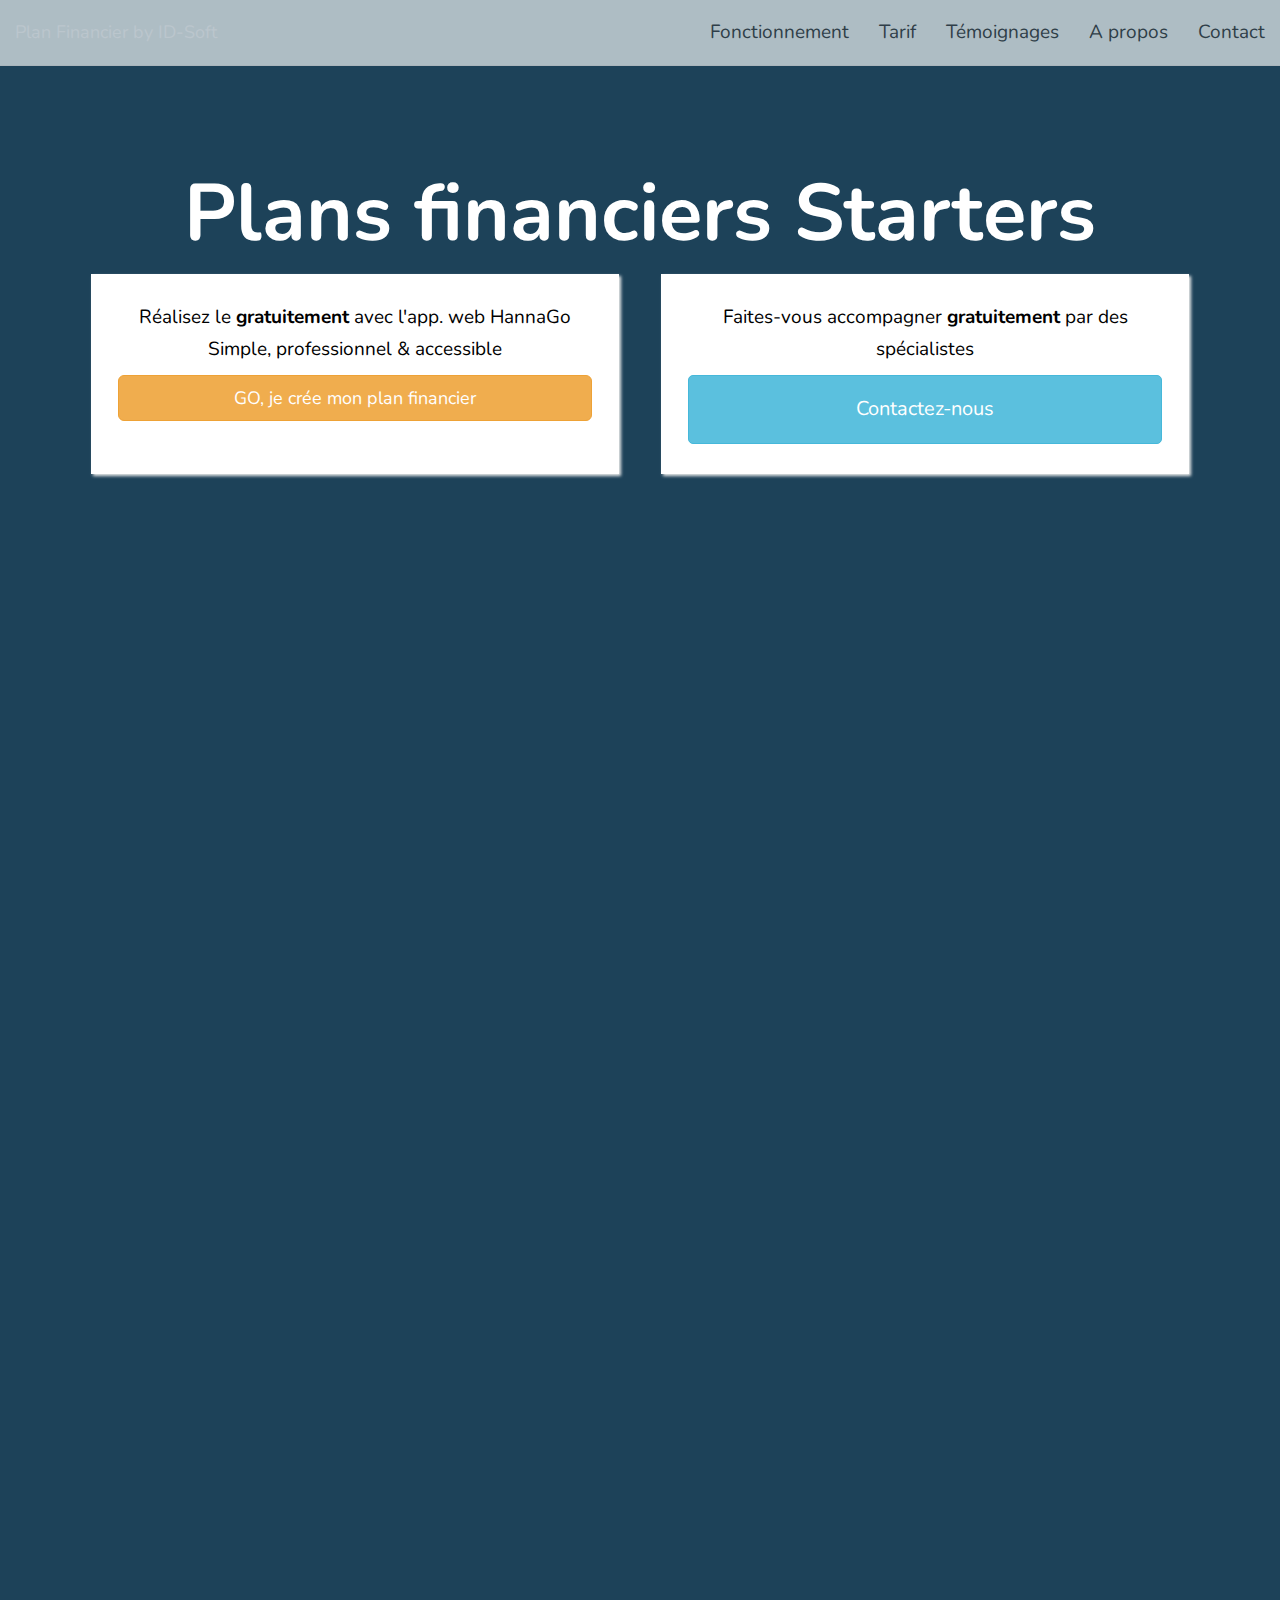
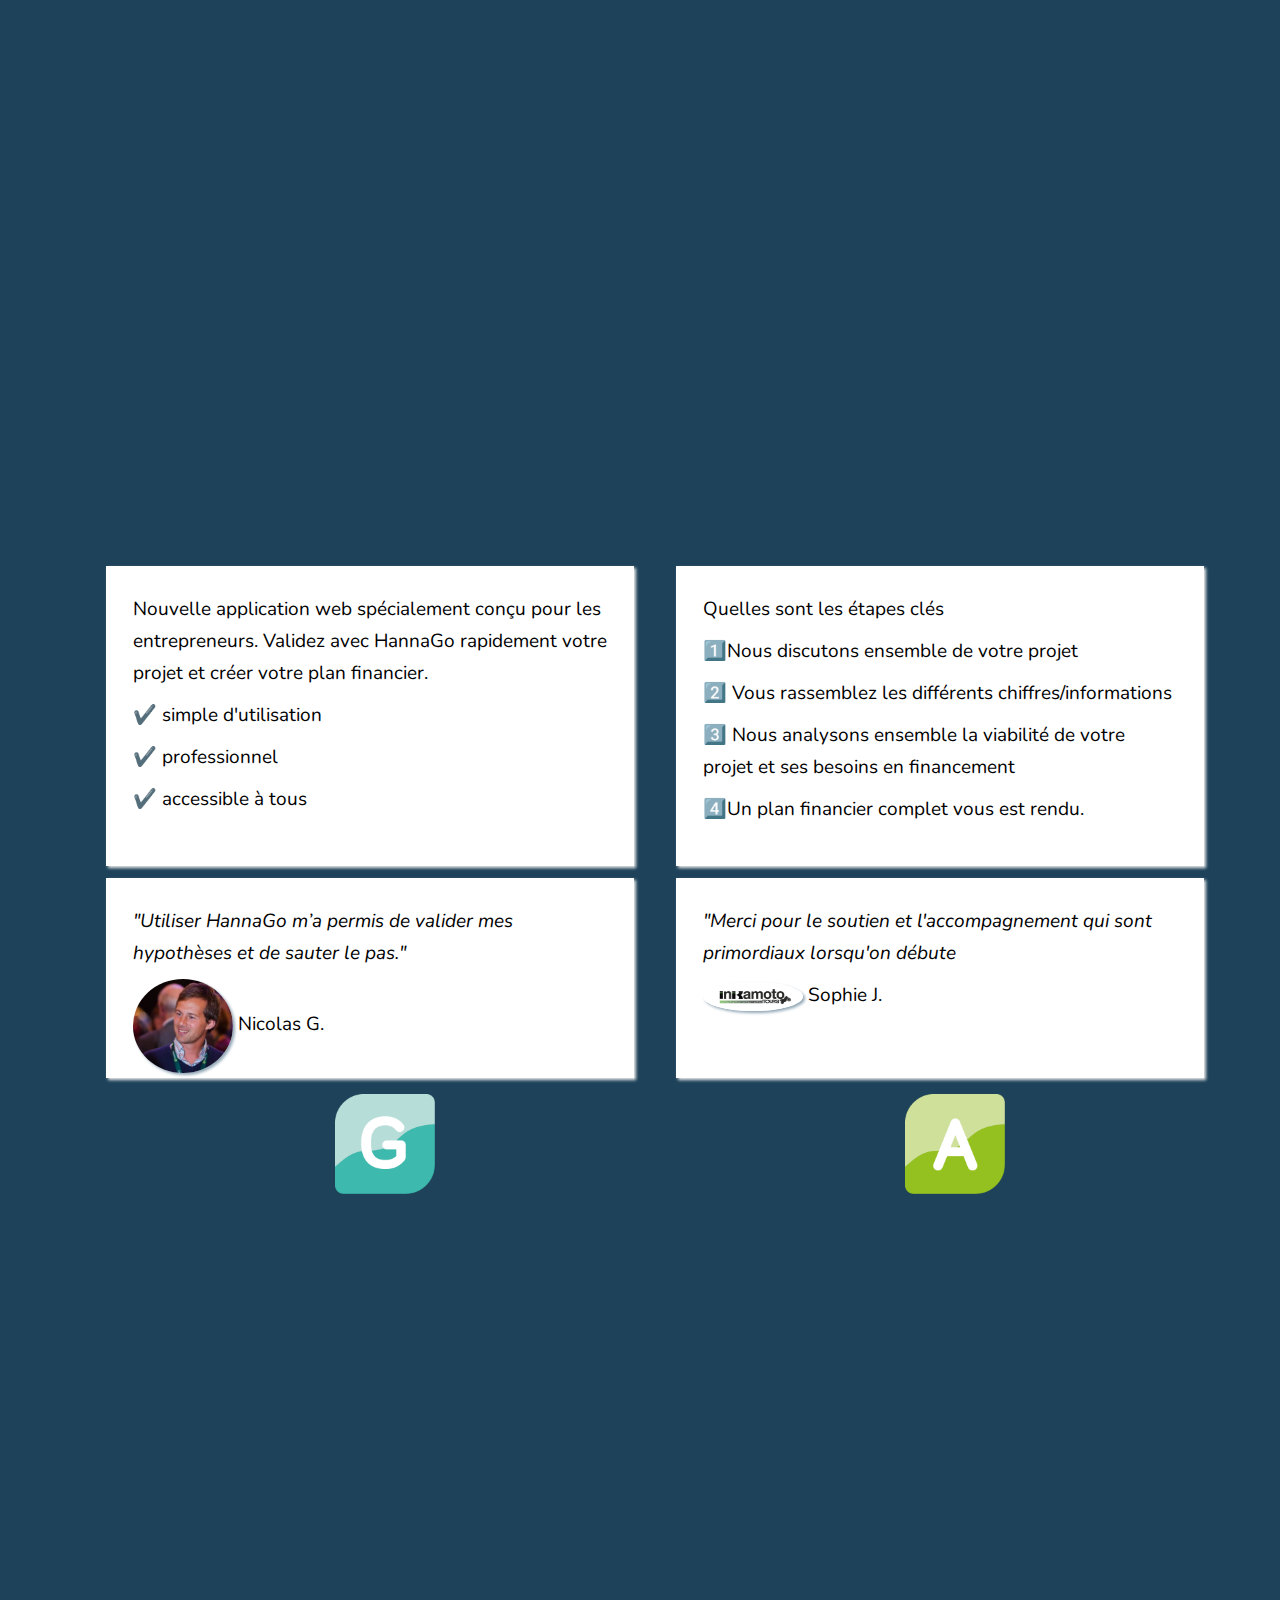
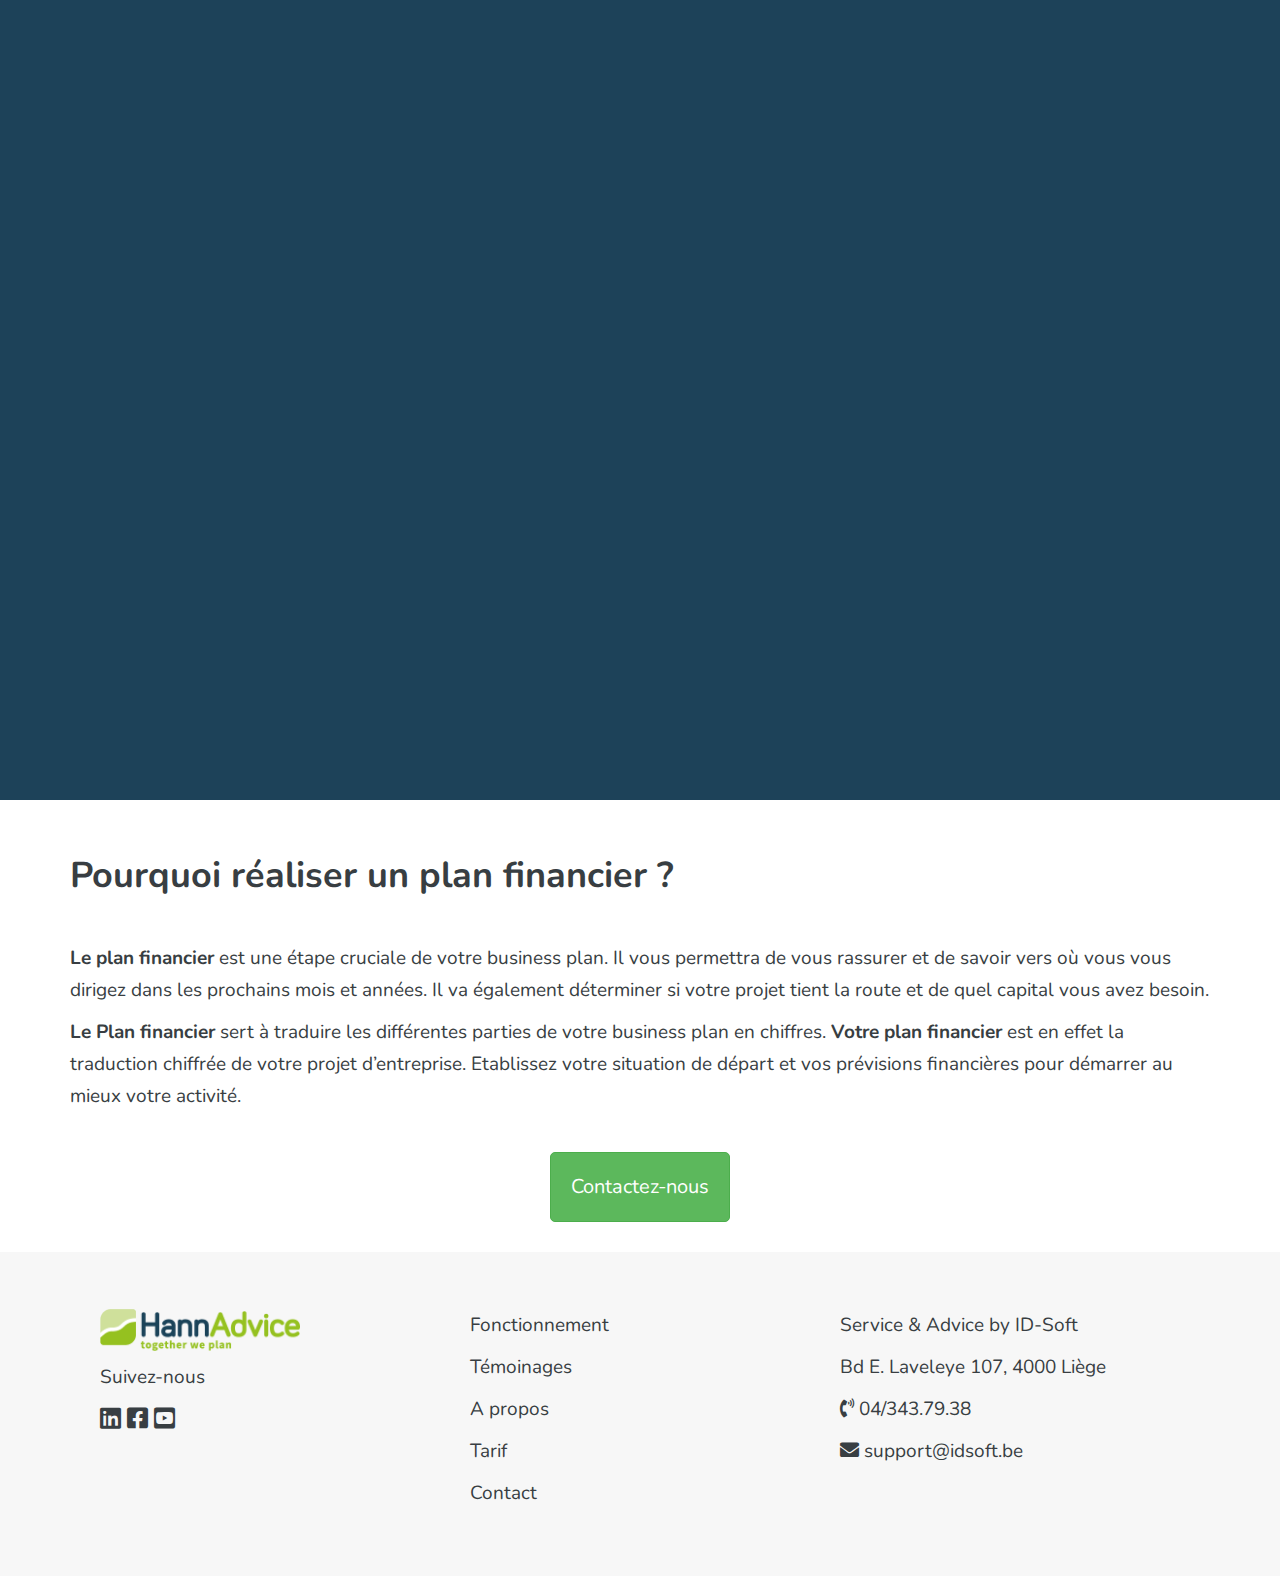
==== Accueil.html @ 048260e8 "Update Accueil.html" ====
<!DOCTYPE html>
<html>
  <head>
    <meta charset="utf-8">
    <meta http-equiv="X-UA-Compatible" content="IE=edge">
    <meta name="viewport" content="width=device-width, initial-scale=1">

    <title>Accueil - Plan Financier</title>
          <meta name="description" content="Vous avez-besoin d'un Plan Financier, faites-nous confiance pour la réalisation de celui-ci. Découvrez-nous !.">


    <link rel="stylesheet" href="https://maxcdn.bootstrapcdn.com/bootstrap/3.3.7/css/bootstrap.min.css">
    <link rel="stylesheet" href="https://use.fontawesome.com/releases/v5.0.10/css/all.css">
    <link rel="stylesheet" href="Css/style.css">
    <link href="https://fonts.googleapis.com/css?family=Nunito" rel="stylesheet">
    <!-- HTML5 Shim and Respond.js IE8 support of HTML5 elements and media queries -->
    <!-- Leave those next 4 lines if you care about users using IE8 -->
    <!--[if lt IE 9]>
      <script src="https://oss.maxcdn.com/html5shiv/3.7.2/html5shiv.min.js"></script>
      <script src="https://oss.maxcdn.com/respond/1.4.2/respond.min.js"></script>
    <![endif]-->
    <script type="text/javascript">
var _smartsupp = _smartsupp || {};
_smartsupp.key = '9a2ca8a7a683b62a05fdf3413a8f7e02817db87a';
window.smartsupp||(function(d) {
  var s,c,o=smartsupp=function(){ o._.push(arguments)};o._=[];
  s=d.getElementsByTagName('script')[0];c=d.createElement('script');
  c.type='text/javascript';c.charset='utf-8';c.async=true;
  c.src='https://www.smartsuppchat.com/loader.js?';s.parentNode.insertBefore(c,s);
})(document);
</script>
  </head>

  <body>
  <nav class="navbar navbar-default navbar-fixed-top navbar-transparent">
  <div class="container-fluid">
    <!-- Brand and toggle get grouped for better mobile display -->
    <div class="navbar-header">
      <button type="button" class="navbar-toggle collapsed" data-toggle="collapse" data-target="#bs-example-navbar-collapse-1" aria-expanded="false">
        <span class="sr-only">Toggle navigation</span>
        <span class="icon-bar"></span>
        <span class="icon-bar"></span>
        <span class="icon-bar"></span>
      </button>
      <a class="navbar-brand" href="Index.html"> Plan Financier by ID-Soft</a>
    </div>

    <!-- Collect the nav links, forms, and other content for toggling -->
    <div class="collapse navbar-collapse" id="bs-example-navbar-collapse-1">
       <ul class="nav navbar-nav navbar-right">
        <li><a href="Index.html">Fonctionnement</a></li> 
        <li><a href="tarif.html">Tarif</a></li>
        <li><a href="temoignage.html">Témoignages</a></li>
        <li><a href="Apropos.html">A propos</a></li>
        <li><a href="contact.html">Contact</a></li>
       </ul>

    </div><!-- /.navbar-collapse -->
  </div><!-- /.container-fluid -->
</nav>


<div id="wrapper1">

  <div class="container">
    <div class="row text-center">
      <div class= "col-xs-12"></div>
        <h1> Plans financiers Starters</h1> 
      </div>
    </div>
      <div class="container text-center">
        <div class="col-sm-12 col-lg-6">
          <div class="boxy2">
           <p>Réalisez le <b>gratuitement</b>  avec l'app. web HannaGo  Simple, professionnel & accessible</p>
            <a href="http://hannago.eu/" class="btn btn-warning btn-lg btn-block" > GO, je crée mon plan financier</a>  
          </div>
        </div> 
        <div class="col-sm-12 col-lg-6">
          <div class="boxy2">
          <p>Faites-vous accompagner <b>gratuitement</b> par des spécialistes</p>
           <a href="#" class="btn btn-info btn-lg btn-block" id="demande"  data-toggle="modal" data-target="#formulaire"> Contactez-nous</a>  
         </div>
        </div>
      </div>
    </div>
<div id="wrapper1">
  <div class="container">
    <div class="row text-center">
      <div class= "col-xs-12"></div>
        <h4>  </h4> 
      </div>
      <div class="container text-left">
        <div class="col-sm-12 col-lg-6">
          <div class="boxy1">
           <p>Nouvelle application web spécialement conçu pour les entrepreneurs. Validez avec HannaGo rapidement votre projet et créer votre plan financier.</p>
           <p> ✔️ simple d'utilisation</p>
           <p> ✔️ professionnel</p>
           <p> ✔️ accessible à tous</p>
           <br>
          </div>
        </div> 
        <div class="col-sm-12 col-lg-6">
          <div class="boxy1">
           <p>Quelles sont les étapes clés</p>
           <p> 1️⃣Nous discutons ensemble de votre projet</p>
           <p> 2️⃣ Vous rassemblez les différents chiffres/informations</p>
           <p> 3️⃣ Nous analysons ensemble la viabilité de votre projet et ses besoins en financement</p>
          <p> 4️⃣Un plan financier complet vous est rendu.</p>
         </div>
        </div>
</div>
</div>


  <div class="container">
    <div class="row text-center">
      </div>
      <div class="container text-left">
        <div class="col-sm-12 col-lg-6">
          <div class="boxy2">

           <p><i> "Utiliser HannaGo m’a permis de valider mes hypothèses et de sauter le pas."</i></p>

           <p><img  src="images/nico.jpg" alt="Pierre-François Janssen - consultant plan financier" width="100" id="photo" > Nicolas G.</p>
          </div>
        </div> 
        <div class="col-sm-12 col-lg-6">
          <div class="boxy2">
         <p><i> "Merci pour le soutien et l'accompagnement qui sont primordiaux lorsqu'on débute</i></p>

           <p><img  src="images/inka.PNG" alt="Inka moto" width="100" id="photo" > Sophie J.</p>
         </div>
        </div>
</div>

<div class="container">
    <div class="row text-center">
      <div class= "col-xs-12"></div>
        <h4>  </h4> 
      </div>
      <div class="container text-center">
        <div class="col-sm-12 col-lg-6">
           <img  src="images/HGO_Icone-Lettre_WEB.png" alt="HannaGo -logo" width="100" " >
          </div>
        <div class="col-sm-12 col-lg-6">
           <img  src="images/A.png" alt="HannaAdvice -logo " width="100">
        </div>
</div>
</div>
</div>
</div>
<div class="Planfinancier">
    <div class="container">
      <div class="row">
        <div class="col-xs-12 col-lg-12" >
          <h1> Pourquoi réaliser un plan financier ? </h1>
          <p><b>Le plan financier</b> est une étape cruciale de votre business plan. Il vous permettra de vous rassurer et de savoir vers où vous vous dirigez dans les prochains mois et années. Il va également déterminer si votre projet tient la route et de quel capital vous avez besoin.</p>
          <p><b>Le Plan financier</b> sert à traduire les différentes parties de votre business plan en chiffres. <b>Votre plan financier</b> est en effet la traduction chiffrée de votre projet d’entreprise. Etablissez votre situation de départ et vos prévisions financières pour démarrer au mieux votre activité.</p>
        </div>
      </div>
    </div>
  </div>  
  <div class="spacer"></div>
<div class="text-center">
  <a href="#" class="btn btn-success" id="demande"  data-toggle="modal" data-target="#formulaire"> Contactez-nous
  </a>    
</div>  
<div class="spacer"></div>


<div id="footer">
  <div class="row">
    <div class="col-xs-12 col-lg-4">
      <p> <img src="images/Advice.png" alt="logo-serviceetadvice" width="200" > </p>
      <p>Suivez-nous</p>
        <ul class="list-inline" id="social">
          <li>
            <a href="https://www.linkedin.com/company/id-soft/">
              <i class="fab fa-linkedin"></i>
              </a>
            <a href="https://www.facebook.com/IDSoft.be/?ref=bookmarks">
             <i class="fab fa-facebook-square"></i>
              </a>
            <a href="https://www.youtube.com/channel/UCaKLLMcmvuAm5HZIsFcFZfw">
              <i class="fab fa-youtube-square"></i>
              </a>
          </li>
        </ul>
    </div>
    <div class="col-xs-12 col-lg-4">
      <p> <a href="Index.html"> Fonctionnement </a></p>
      <p> <a href="temoinage.html"> Témoinages </a></p>
      <p> <a href="Apropos.html"> A propos </a></p>
      <p> <a href="tarif.html"> Tarif </a></p>
      <p> <a href="contact.html"> Contact </a></p>
    </div>
    <div class="col-xs-12 col-lg-4">
      <p> Service & Advice by <a href="https://www.idsoft.be/">ID-Soft</a></p>
      <p> Bd E. Laveleye 107, 4000 Liège </p>
      <p> <i class="fas fa-phone-volume"></i> 04/343.79.38 </p>
      <p><i class="fas fa-envelope"></i> support@idsoft.be </p>
    </div>
 </div>
</div>




    <!-- Including Bootstrap JS (with its jQuery dependency) so that dynamic components work -->
    <script src="https://ajax.googleapis.com/ajax/libs/jquery/1.11.1/jquery.min.js"></script>
    <script src="https://maxcdn.bootstrapcdn.com/bootstrap/3.3.7/js/bootstrap.min.js"></script>
  </body>


<div class="modal fade" id="formulaire" tabindex="-1" role="dialog" aria-labelledby="exampleModalLabel" aria-hidden="true">  
  <div class="modal-dialog" role="document">
    <div class="modal-content">
      <div class="modal-header">
        <h2 class="modal-title" id="exampleModalLabel"> Contact</h2>
        <button type="button" class="close" data-dismiss="modal" aria-label="Close">
          <span aria-hidden="true">&times;</span>
        </button>
      </div>
      <div class="modal-body">
        <form action="https://formspree.io/support@idsoft.be" method="POST"">
          <div class="container">
          <div class="row">
            <div class="col-xs-12">
              <div class="form-group">
                <label for="firstname"></label>
                <input type="Prénom" name="Prénom" placeholder="Votre prénom" id="Prénom">
              </div>
            </div>
            <div class="col-xs-12">
              <div class="form-group">
                <label for="Nom"> </label>
                  <input type="Nom" name="nom" placeholder="Votre nom" id="Nom">
              </div>  
            </div>    
             <div class="col-xs-12">
              <div class="form-group">
                <label for="Téléphone"> </label>
                  <input type="Téléphone" name="téléphone" placeholder="Votre numéro de téléphone" id="Théléphone">
              </div>  
            </div>    
            <div class="col-xs-12">
             <div class="form-group">
                <label for="email"></label>
                <input type="email" name="email" placeholder="Votre e-mail" id="email">
              </div>
            </div>
            <div class="col-xs-12">
              <div class="form-group">
                <label for="text"> </label>
                <textarea name="message" placeholder=" Votre message" id="text"></textarea>
              </div>
            </div>
                <button type="submit" value="Envoyer" class="btn btn-success">Envoyer </button>
          </div>
        </div>
       </form>
      </div>
    </div>
  </div>
</div>
  </body>
</html>
---- Css/style.css ----
body{
	color: #383E42;
	background-color: #FFFFFF;
	font-size: 19px;
	line-height: 32px;
	font-family: 'Nunito', sans-serif;
}
h1{
	font-weight: bold;
}

.navbar-transparent {
  background-color: #EDF2F2;
  opacity: 0.7;
}

.navbar-transparent .navbar-brand,
.navbar-transparent .navbar-nav > li > a {
  color: #383E42;
  line-height: 35px;
}

.navbar-transparent .navbar-nav > li > a:hover,
.navbar-transparent .navbar-nav > li > a:active,
.navbar-transparent .navbar-nav > li > a:focus,
.navbar-transparent .navbar-nav > .open > a,
.navbar-transparent .navbar-nav > .open > a:hover,
.navbar-transparent .navbar-nav > .open > a:focus {
  color: white;
  background-color: rgb(0, 0, 0, 0.3);
}

.navbar-transparent .navbar-brand:hover,
.navbar-transparent .navbar-brand:active,
.navbar-transparent .navbar-brand:focus {
  color: white;
}

.box1 {
	background-color: #F7F7F7 ; 
	box-shadow: 2px 2px 3px #EAEAEA ; 
	padding: 27px;
	margin: 6px;
} 

.boxy {
	color: black;
	background-color: #FFFFFF ; 
	box-shadow: 2px 2px 3px #EAEAEA ; 
	padding: 27px;
	margin: 6px;
} 

.boxy1 {
	color: black;
	background-color: #FFFFFF ; 
	box-shadow: 2px 2px 3px #EAEAEA ; 
	padding: 27px;
	margin: 6px;
	height: 300px;
} 
.boxy2 {
	color: black;
	background-color: #FFFFFF ; 
	box-shadow: 2px 2px 3px #EAEAEA ; 
	padding: 27px;
	margin: 6px;
	height: 200px;
} 

.spacer {
	height:30px;
}

#wrapper1 {
	background-color: #1D4259;
	height: 2000px;
	background-size: cover;
	padding-top: 150px;
	padding-bottom: 100px; 
	color: white;
}
#wrapper1 h1{
	font-size: 80px;
}


#wrapper {
	background-image: url('../images/background/background.jpg');
	height: 650px;
	background-size: cover;
	padding-top: 150px;
	padding-bottom: 100px; 
	color: white;
}
#wrapper h1{
	font-size: 80px;
}

#wrapper h2 {
	font-size: 30px;
	color:  #383E42; 
}

#feature {
	color: #674077; 
	font-size: 50px;
	border: 1px solid white;
	margin: 20px;
}



.services {
	text-align: center;
	background-color: #56626B;
	padding: 50px;
	color: white;
}

.temoinage {
	text-align: left; 
	padding-left: 100px;
	padding-right: 100px
}

.temmoinage h1{
	text-align: center; 
	padding-bottom: 50px;
}

.apropos h1{
	text-align: center;
	padding-bottom: 50px
}


.cover {
	height: 200px;
	background-size: cover;
	padding-top: 100px;
	color:  #383E42;
}


.cover:after {
  content: '';
  width: 5%;
  display: block;
	margin: 0 auto;
  padding-top: 15px; 
  border-bottom: 5px solid #383E42;
}

.cover1 {
	height: 150px;
	background-size: cover;
	padding-top: 10px;
	padding-bottom: 10px;
	margin-bottom: 15px
	color:  #383E42;
}


.cover1:after {
  content: '';
  width: 5%;
  display: block;
	margin: 0 auto;
  padding-top: 15px; 
  border-bottom: 5px solid #383E42;
}
.box2 {
	background-color: #56626B; 
	box-shadow: 2px 2px 3px #606E78 ; 
	padding: 15px;
	margin: 10px;
	border-radius: 5px;
	color: white;
} 

#photo {
	border-radius: 50%;
	box-shadow: 2px 2px 3px #93A8B7;
}

.apropos h2{
	text-decoration: underline;
	padding-bottom: 20px;
	font-size: 20px;
}

.apropos p{
	padding-bottom: 30px;
}

.apropos a{
	text-decoration: none;
}

.tarif h1{
	text-align: center;
	padding-bottom: 30px;
}
.tarif a:hover{
	color: #95C11F;
	text-decoration: none;
}

.tarif {
	text-align: left; 
	padding-left: 100px;
	padding-right: 100px
}

.tarif h2{
	font-size: x-large;
	padding-top: 1em;
	text-align: center;
}

.tarif h1{
	font-size: x-large;
	padding-top: 1em;
	text-align: left;
}
#footer {
	background-color:#F7F7F7;
	opacity: 0,3;
  padding-left: 100px;
  padding-top: 3em;
  padding-bottom: 3em;
  padding-right: 100px;

}

#footer a {
  color: #383E42;
}

#footer a:hover {
  text-decoration: none;
  color: #95C11F;
}

#social {
	font-size: x-large;
}



.spacer-verticale {
	height: 4em;
}

.contact {
	padding: 100px;
}
.contacta {
	font-size: x-large;
	color:#383E42;

}

.contact a:hover{
	color: #95C11F;
	text-decoration: none;
}

#contact h1{
	text-align: center;
	padding-bottom: 30px;
}

 #contact {
	background-color:#CCCCCC;
	height: 100px;
	background-size: cover;
	padding-top: 150px;
	padding-bottom: 50px;
	color: white;
}

.tarif h2{
	text-align: left; 
}
#featurea {
	color: #56626B;
	font-size: 50px;
	border: 1px solid white;
	margin: 20px;
}

#featureb{
	color: #6C9380;
	font-size: 50px;
	border: 1px solid white;
	margin: 20px;	
}

#featurec {
	color: #C0CA55; 
	font-size: 50px;
	border: 1px solid white;
	margin: 20px;	
}

#featured {
	color: #F07C6C; 
	font-size: 50px;
	border: 1px solid white;
	margin: 20px;	
}


#featuree {
	color: #AD5472; 
	font-size: 50px;
	border: 1px solid white;
	margin: 20px;	
}

.Planfinancier h1{
	padding-bottom: 1em;
	padding-top: 1em;
}


#demande {
  border-radius: 5px;
  font-size: 20px;
  padding: 20px;
}
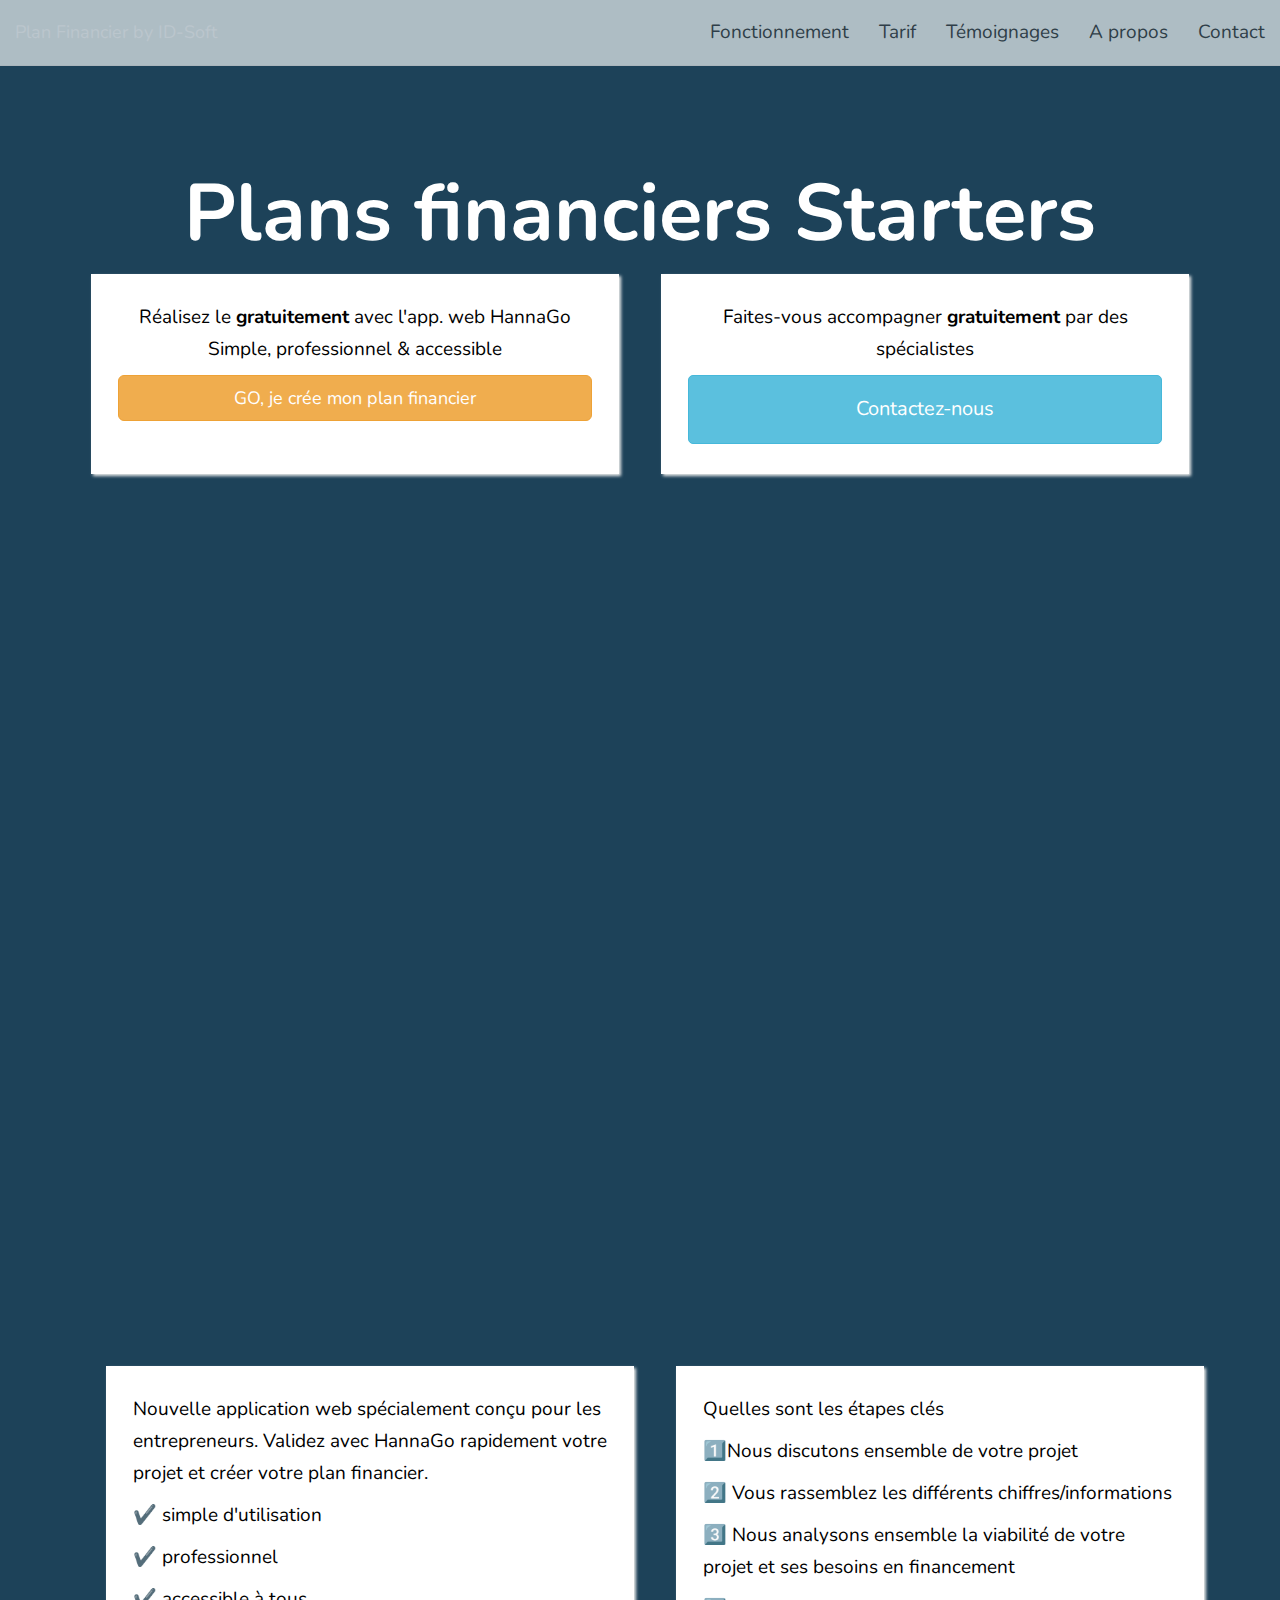
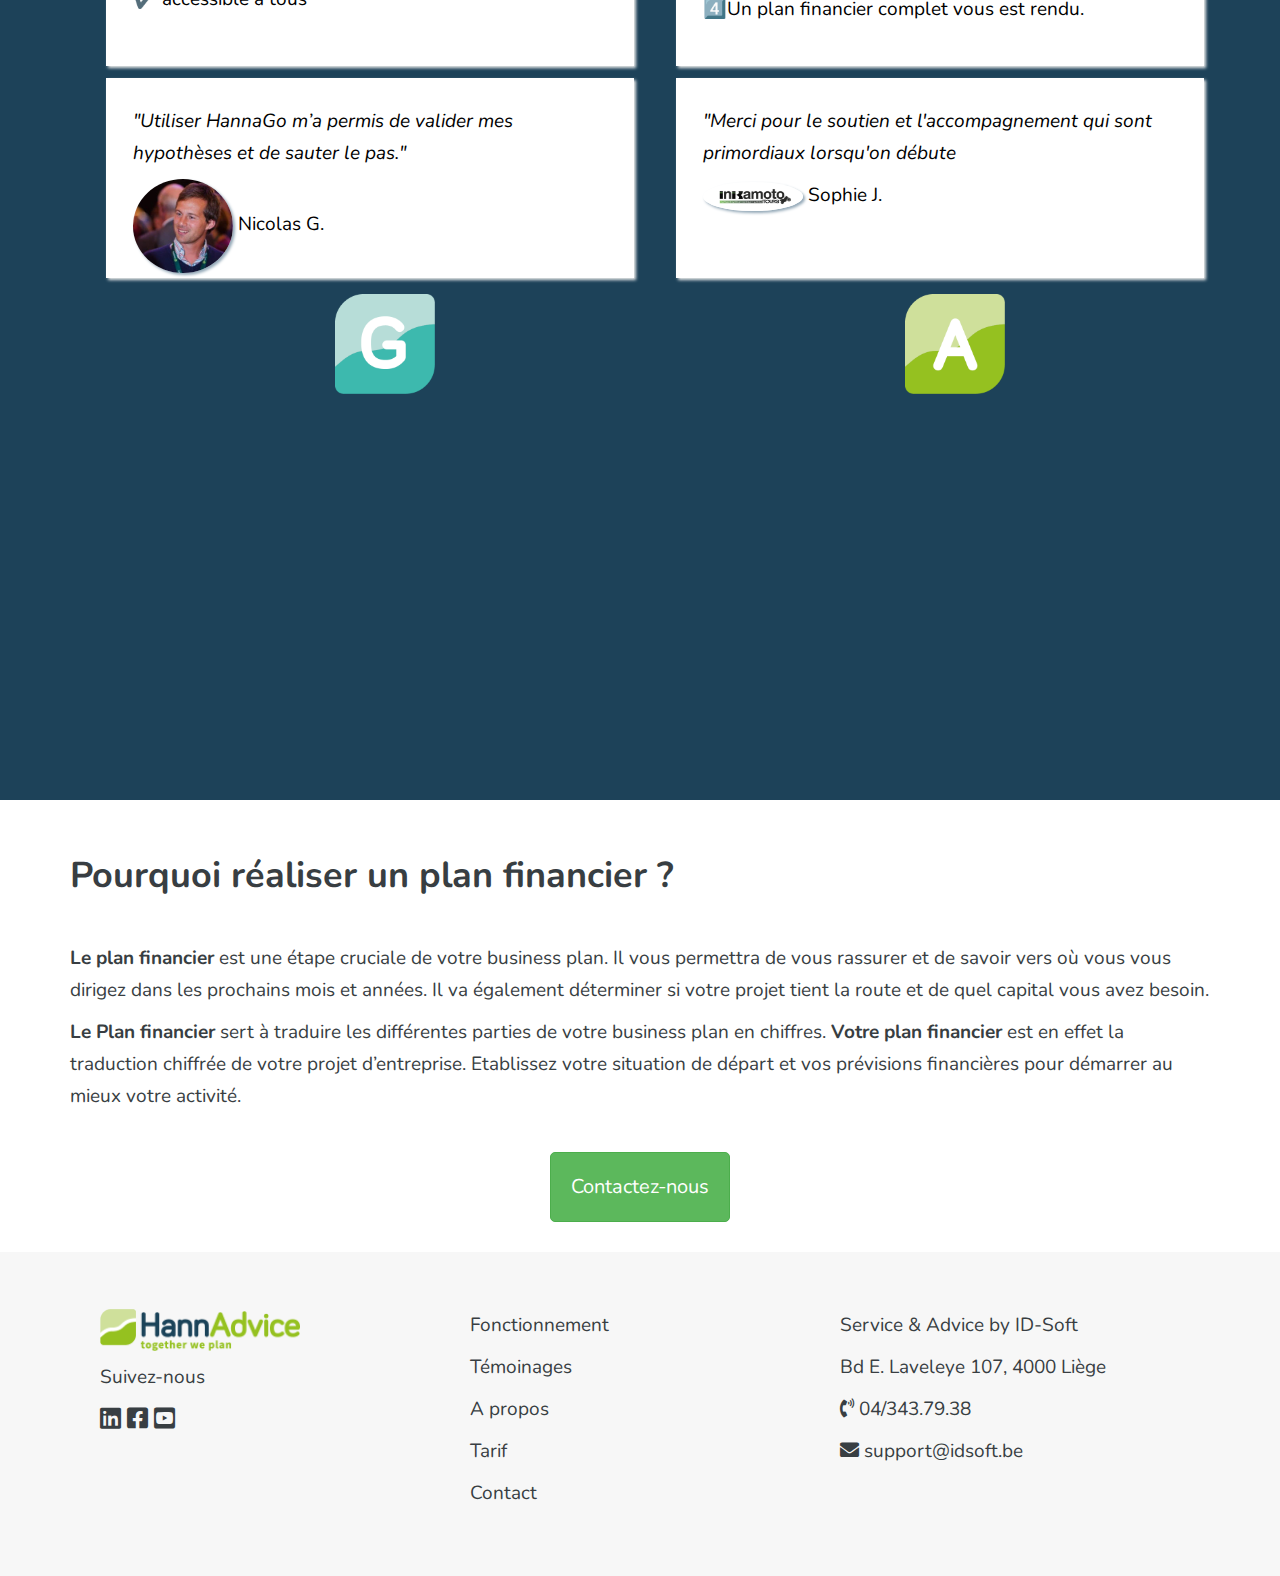
==== commit deb59e60: "test" ====
--- a/Accueil.html
+++ b/Accueil.html
@@ -42,13 +42,13 @@
         <span class="icon-bar"></span>
         <span class="icon-bar"></span>
       </button>
-      <a class="navbar-brand" href="Index.html"> Plan Financier by ID-Soft</a>
+      <a class="navbar-brand" href="index.html"> Plan Financier by ID-Soft</a>
     </div>
 
     <!-- Collect the nav links, forms, and other content for toggling -->
     <div class="collapse navbar-collapse" id="bs-example-navbar-collapse-1">
        <ul class="nav navbar-nav navbar-right">
-        <li><a href="Index.html">Fonctionnement</a></li> 
+        <li><a href="index.html">Fonctionnement</a></li> 
         <li><a href="tarif.html">Tarif</a></li>
         <li><a href="temoignage.html">Témoignages</a></li>
         <li><a href="Apropos.html">A propos</a></li>
@@ -188,7 +188,7 @@
         </ul>
     </div>
     <div class="col-xs-12 col-lg-4">
-      <p> <a href="Index.html"> Fonctionnement </a></p>
+      <p> <a href="index.html"> Fonctionnement </a></p>
       <p> <a href="temoinage.html"> Témoinages </a></p>
       <p> <a href="Apropos.html"> A propos </a></p>
       <p> <a href="tarif.html"> Tarif </a></p>
--- a/Css/style.css
+++ b/Css/style.css
@@ -74,7 +74,7 @@
 
 #wrapper1 {
 	background-color: #1D4259;
-	height: 2000px;
+	height: 1200px;
 	background-size: cover;
 	padding-top: 150px;
 	padding-bottom: 100px; 
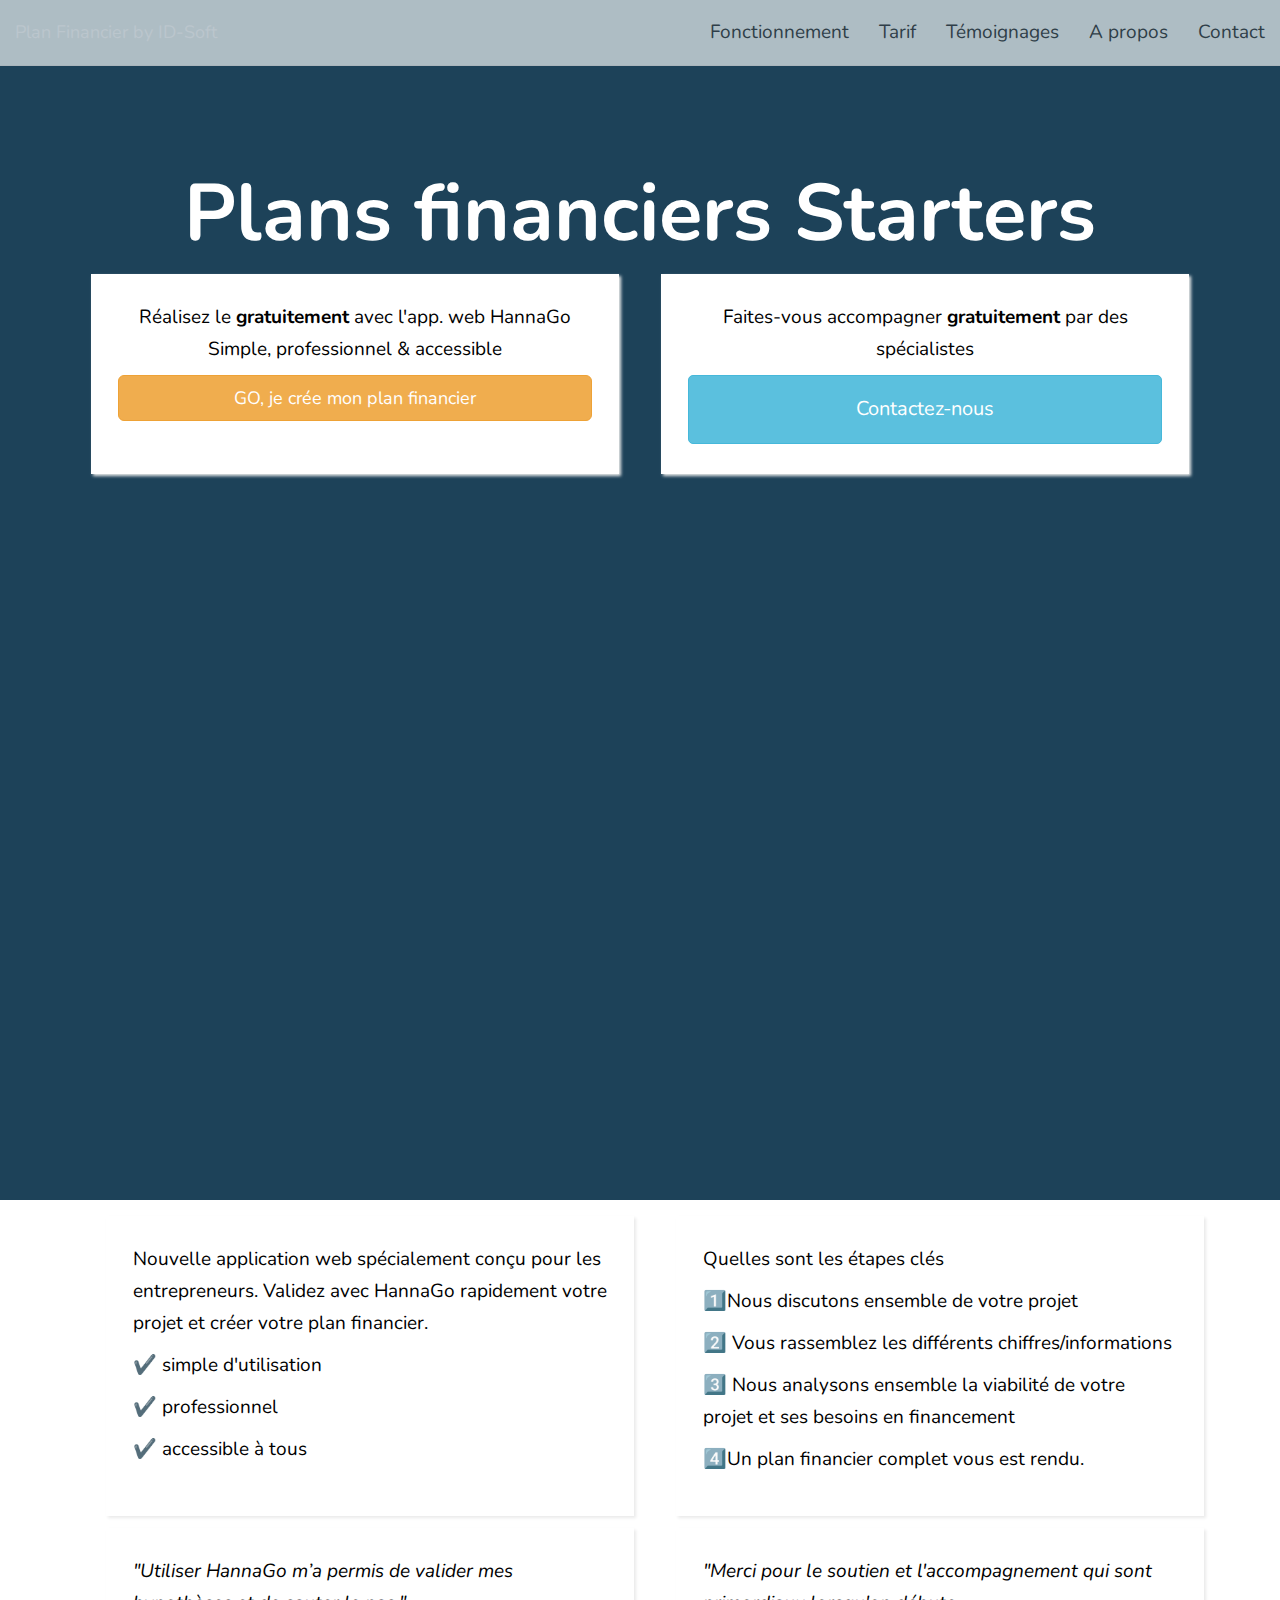
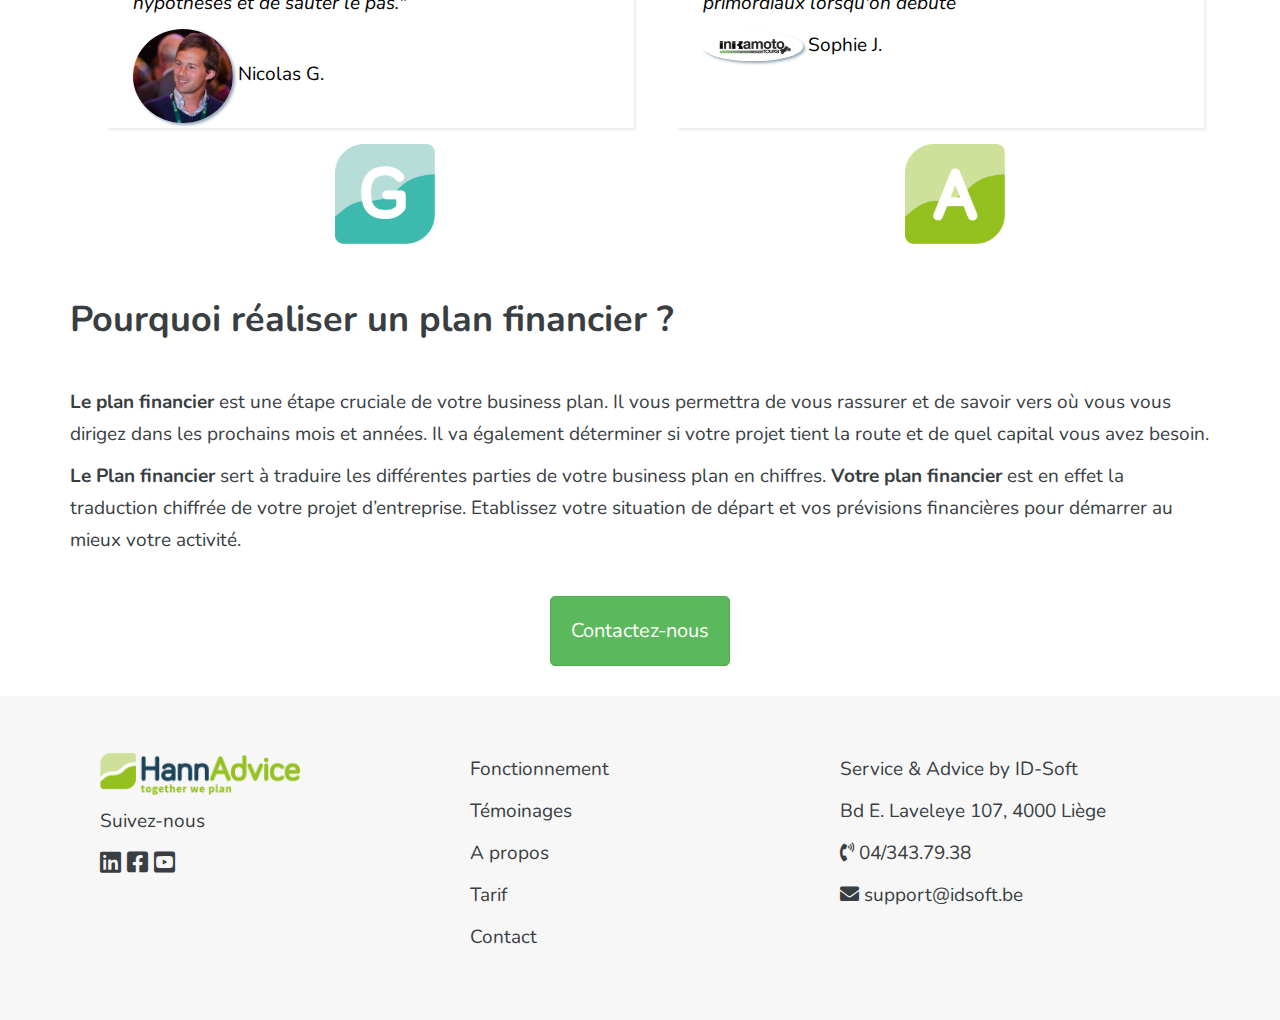
==== commit d932965f: "div" ====
--- a/Accueil.html
+++ b/Accueil.html
@@ -58,10 +58,7 @@
     </div><!-- /.navbar-collapse -->
   </div><!-- /.container-fluid -->
 </nav>
-
-
 <div id="wrapper1">
-
   <div class="container">
     <div class="row text-center">
       <div class= "col-xs-12"></div>
@@ -83,7 +80,7 @@
         </div>
       </div>
     </div>
-<div id="wrapper1">
+
   <div class="container">
     <div class="row text-center">
       <div class= "col-xs-12"></div>
--- a/Css/style.css
+++ b/Css/style.css
@@ -75,7 +75,7 @@
 #wrapper1 {
 	background-color: #1D4259;
 	height: 1200px;
-	background-size: cover;
+
 	padding-top: 150px;
 	padding-bottom: 100px; 
 	color: white;
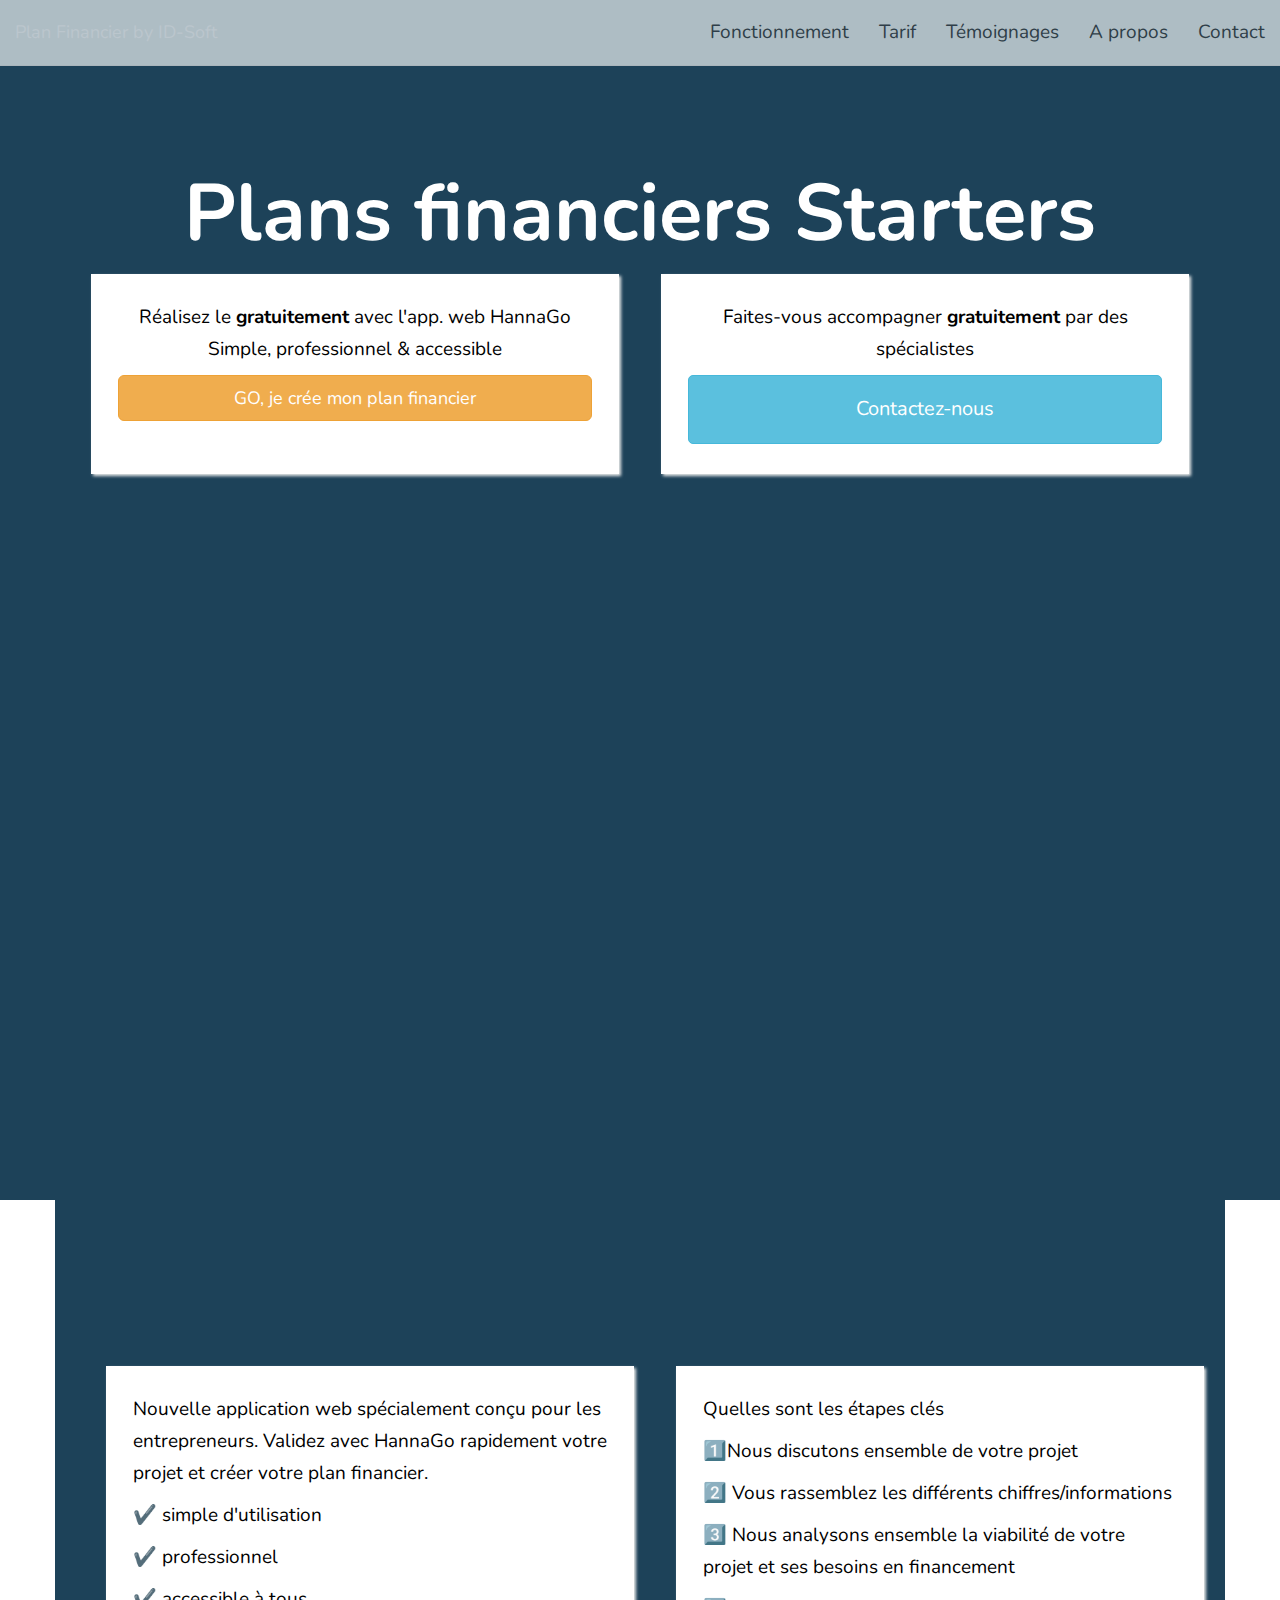
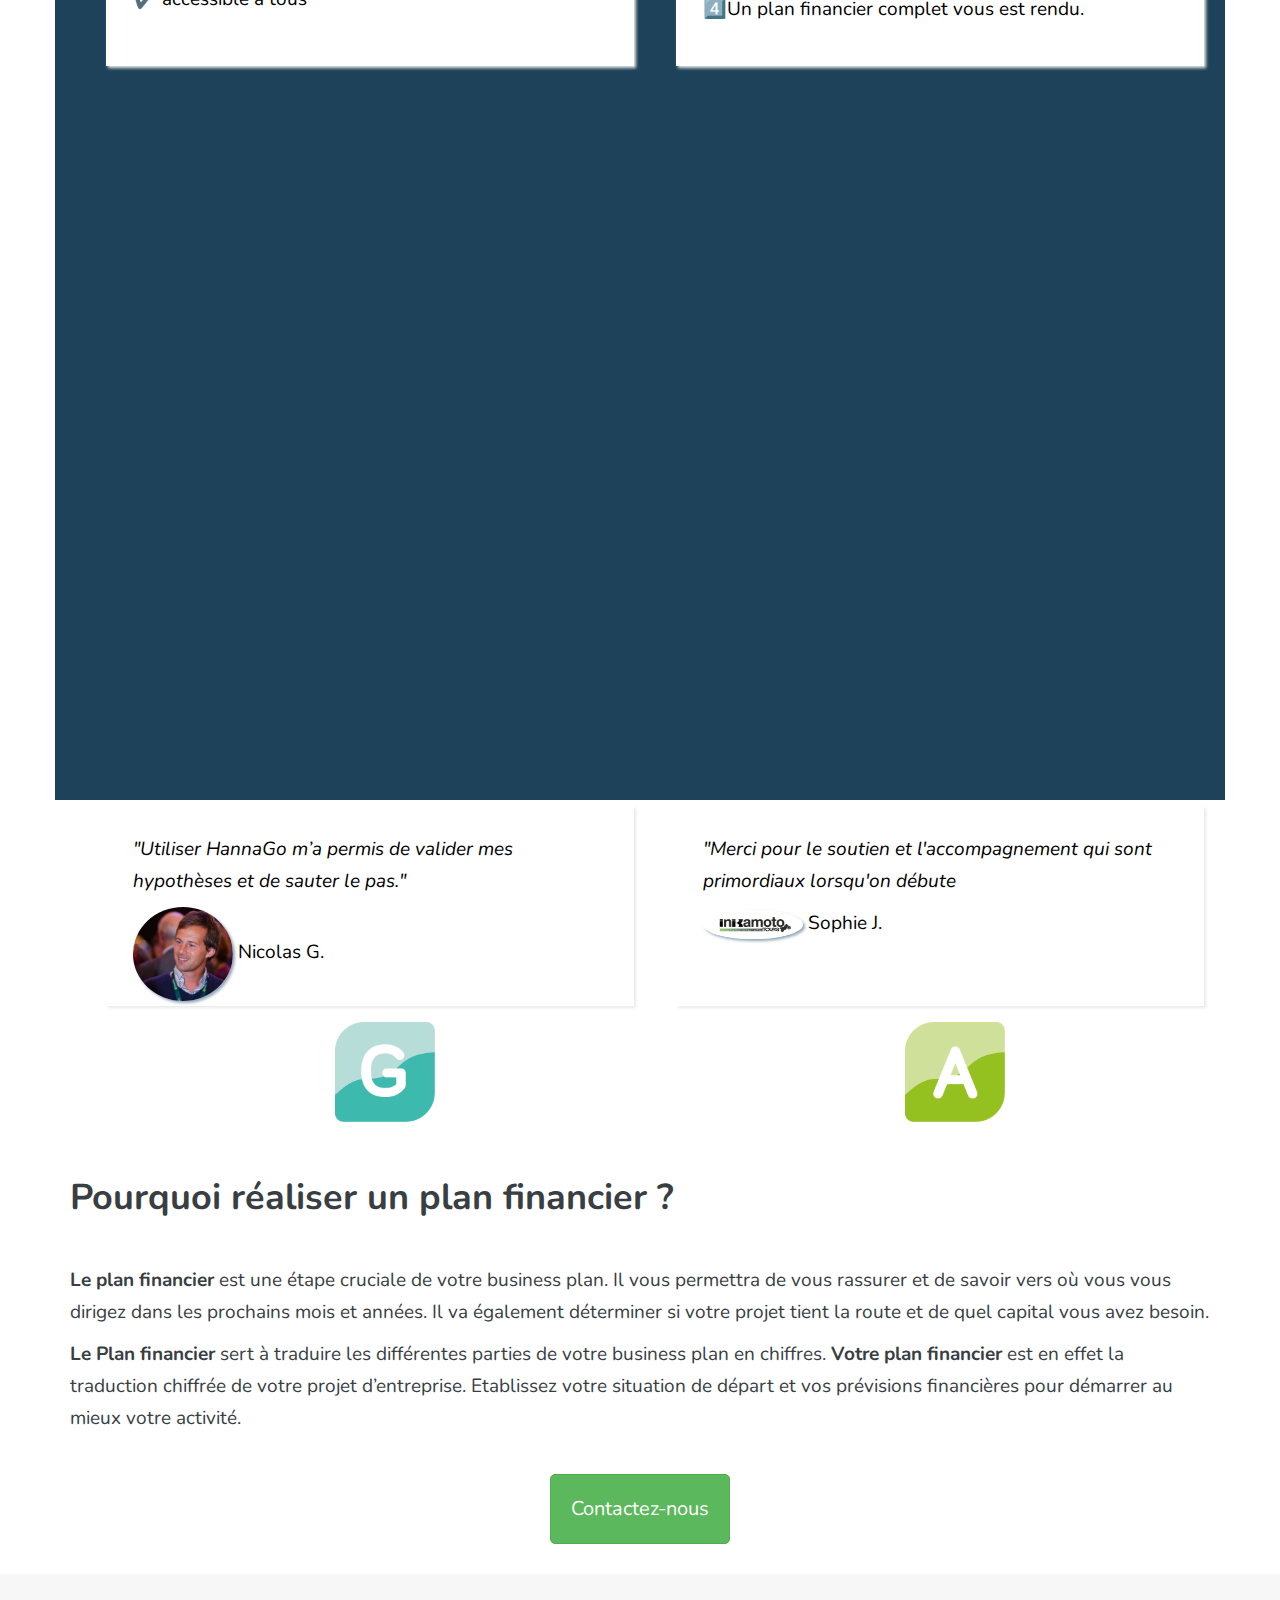
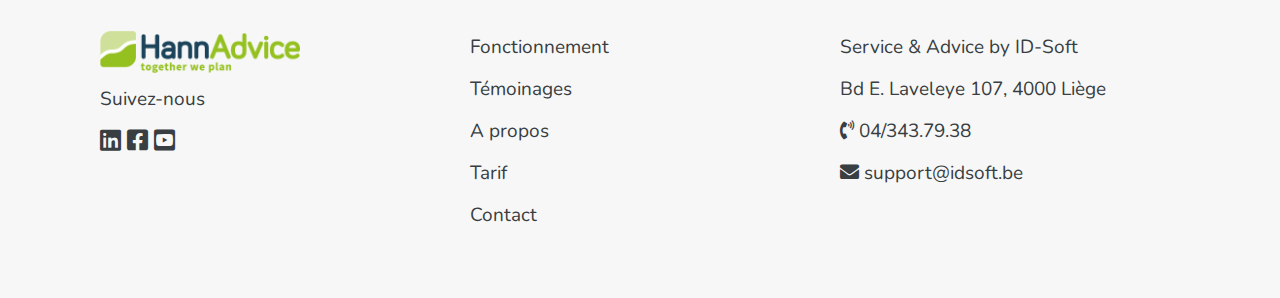
==== commit 0acfe57f: "test" ====
--- a/Accueil.html
+++ b/Accueil.html
@@ -81,7 +81,7 @@
       </div>
     </div>
 
-  <div class="container">
+  <div class="container test">
     <div class="row text-center">
       <div class= "col-xs-12"></div>
         <h4>  </h4> 
--- a/Css/style.css
+++ b/Css/style.css
@@ -79,7 +79,17 @@
 	padding-top: 150px;
 	padding-bottom: 100px; 
 	color: white;
-}
+	}
+
+.test {
+	background-color: #1D4259;
+	height: 1200px;
+
+	padding-top: 150px;
+	padding-bottom: 100px; 
+	color: white;
+}
+
 #wrapper1 h1{
 	font-size: 80px;
 }
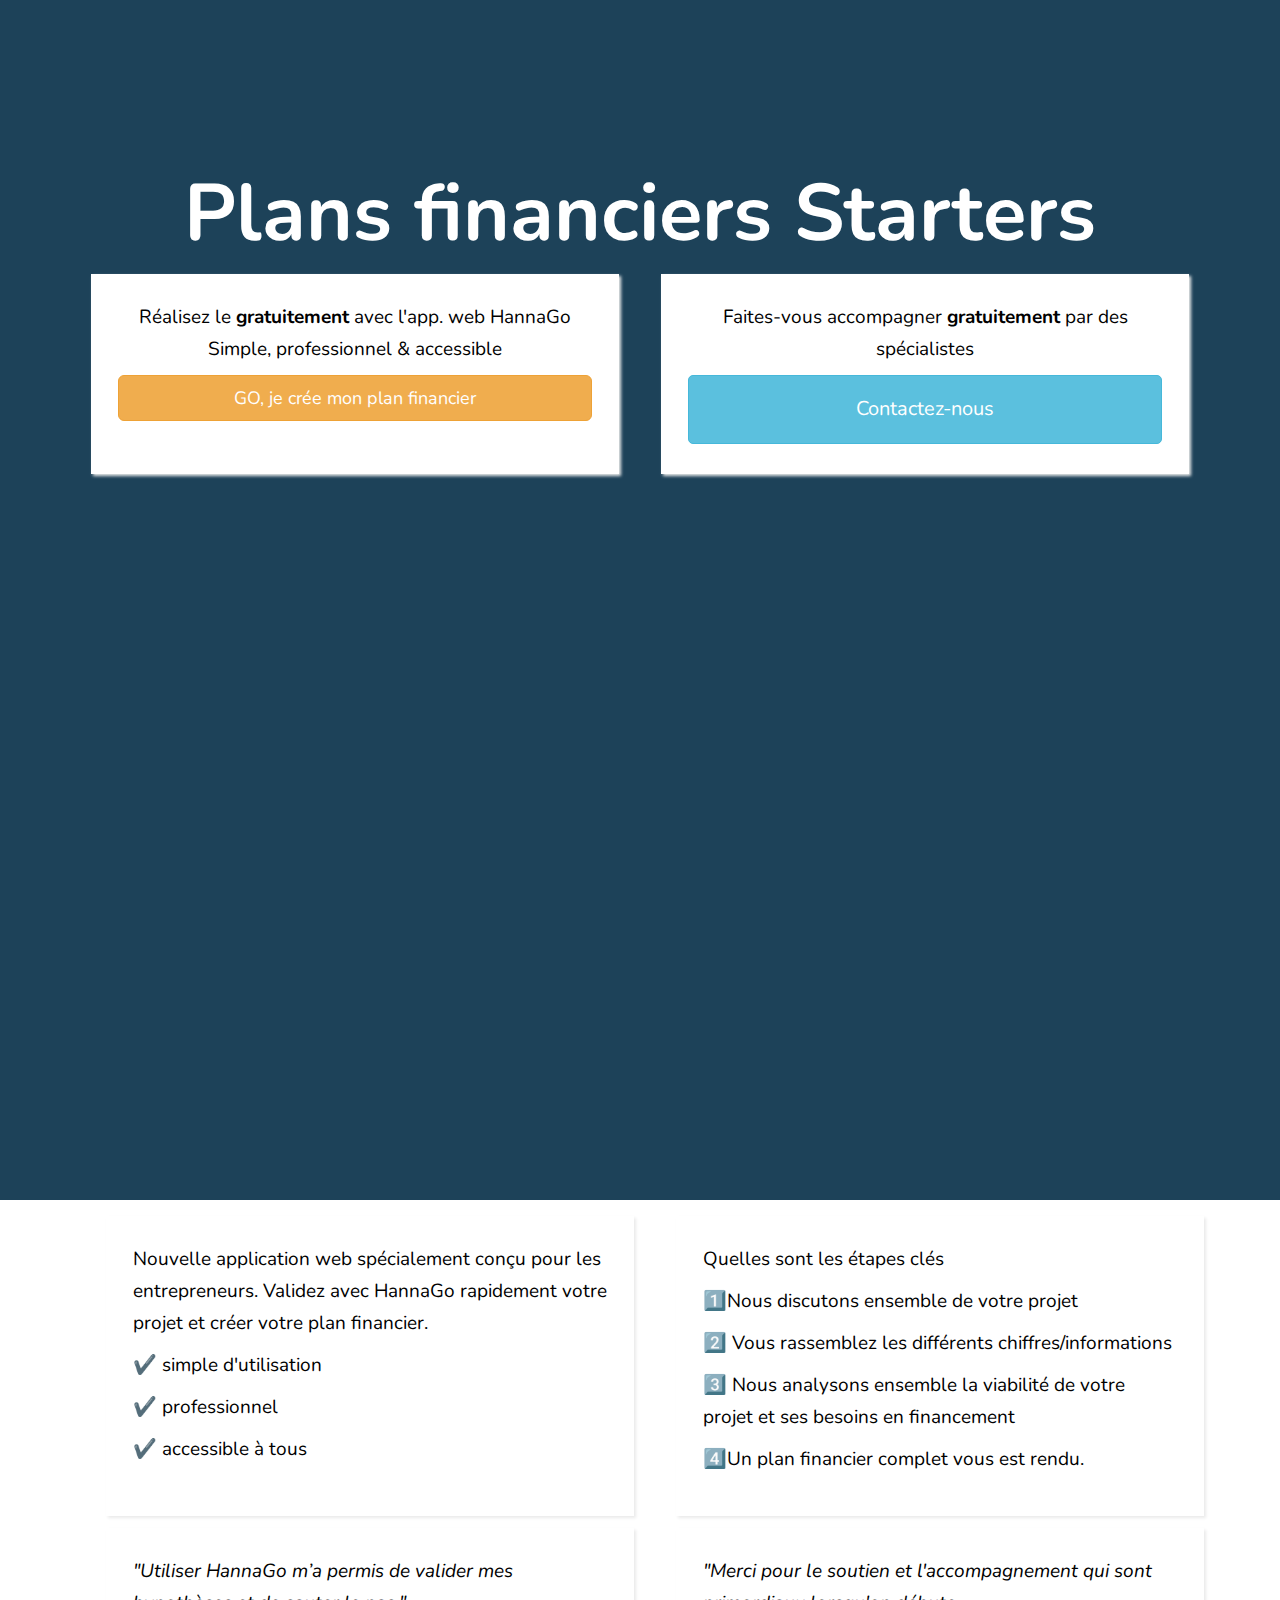
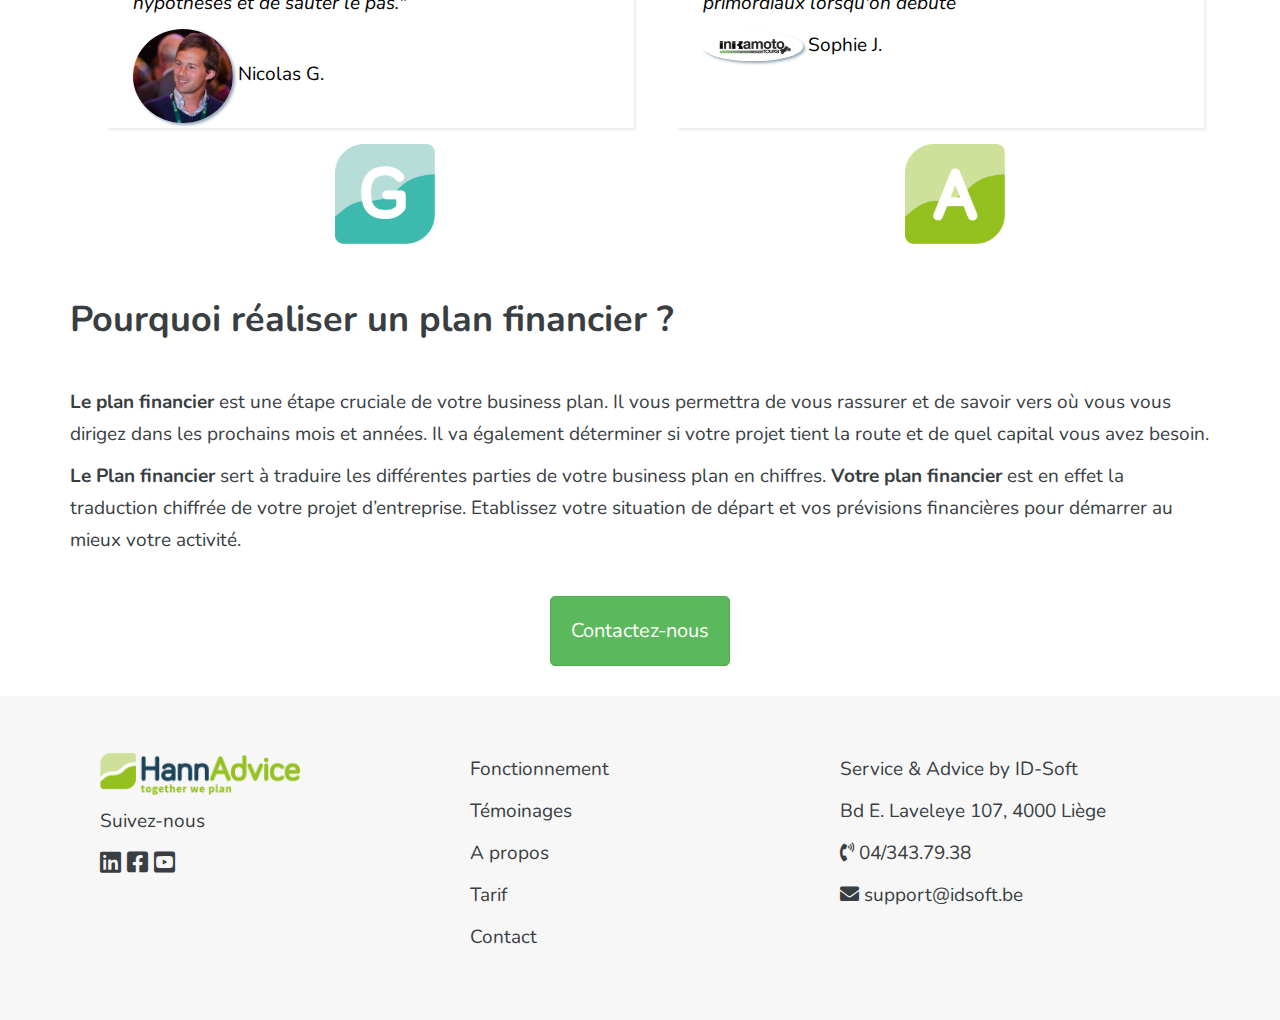
==== commit 6c122d34: "Update Accueil.html" ====
--- a/Accueil.html
+++ b/Accueil.html
@@ -32,32 +32,7 @@
   </head>
 
   <body>
-  <nav class="navbar navbar-default navbar-fixed-top navbar-transparent">
-  <div class="container-fluid">
-    <!-- Brand and toggle get grouped for better mobile display -->
-    <div class="navbar-header">
-      <button type="button" class="navbar-toggle collapsed" data-toggle="collapse" data-target="#bs-example-navbar-collapse-1" aria-expanded="false">
-        <span class="sr-only">Toggle navigation</span>
-        <span class="icon-bar"></span>
-        <span class="icon-bar"></span>
-        <span class="icon-bar"></span>
-      </button>
-      <a class="navbar-brand" href="index.html"> Plan Financier by ID-Soft</a>
-    </div>
-
-    <!-- Collect the nav links, forms, and other content for toggling -->
-    <div class="collapse navbar-collapse" id="bs-example-navbar-collapse-1">
-       <ul class="nav navbar-nav navbar-right">
-        <li><a href="index.html">Fonctionnement</a></li> 
-        <li><a href="tarif.html">Tarif</a></li>
-        <li><a href="temoignage.html">Témoignages</a></li>
-        <li><a href="Apropos.html">A propos</a></li>
-        <li><a href="contact.html">Contact</a></li>
-       </ul>
-
-    </div><!-- /.navbar-collapse -->
-  </div><!-- /.container-fluid -->
-</nav>
+ 
 <div id="wrapper1">
   <div class="container">
     <div class="row text-center">
@@ -81,7 +56,7 @@
       </div>
     </div>
 
-  <div class="container test">
+  <div class="container">
     <div class="row text-center">
       <div class= "col-xs-12"></div>
         <h4>  </h4> 
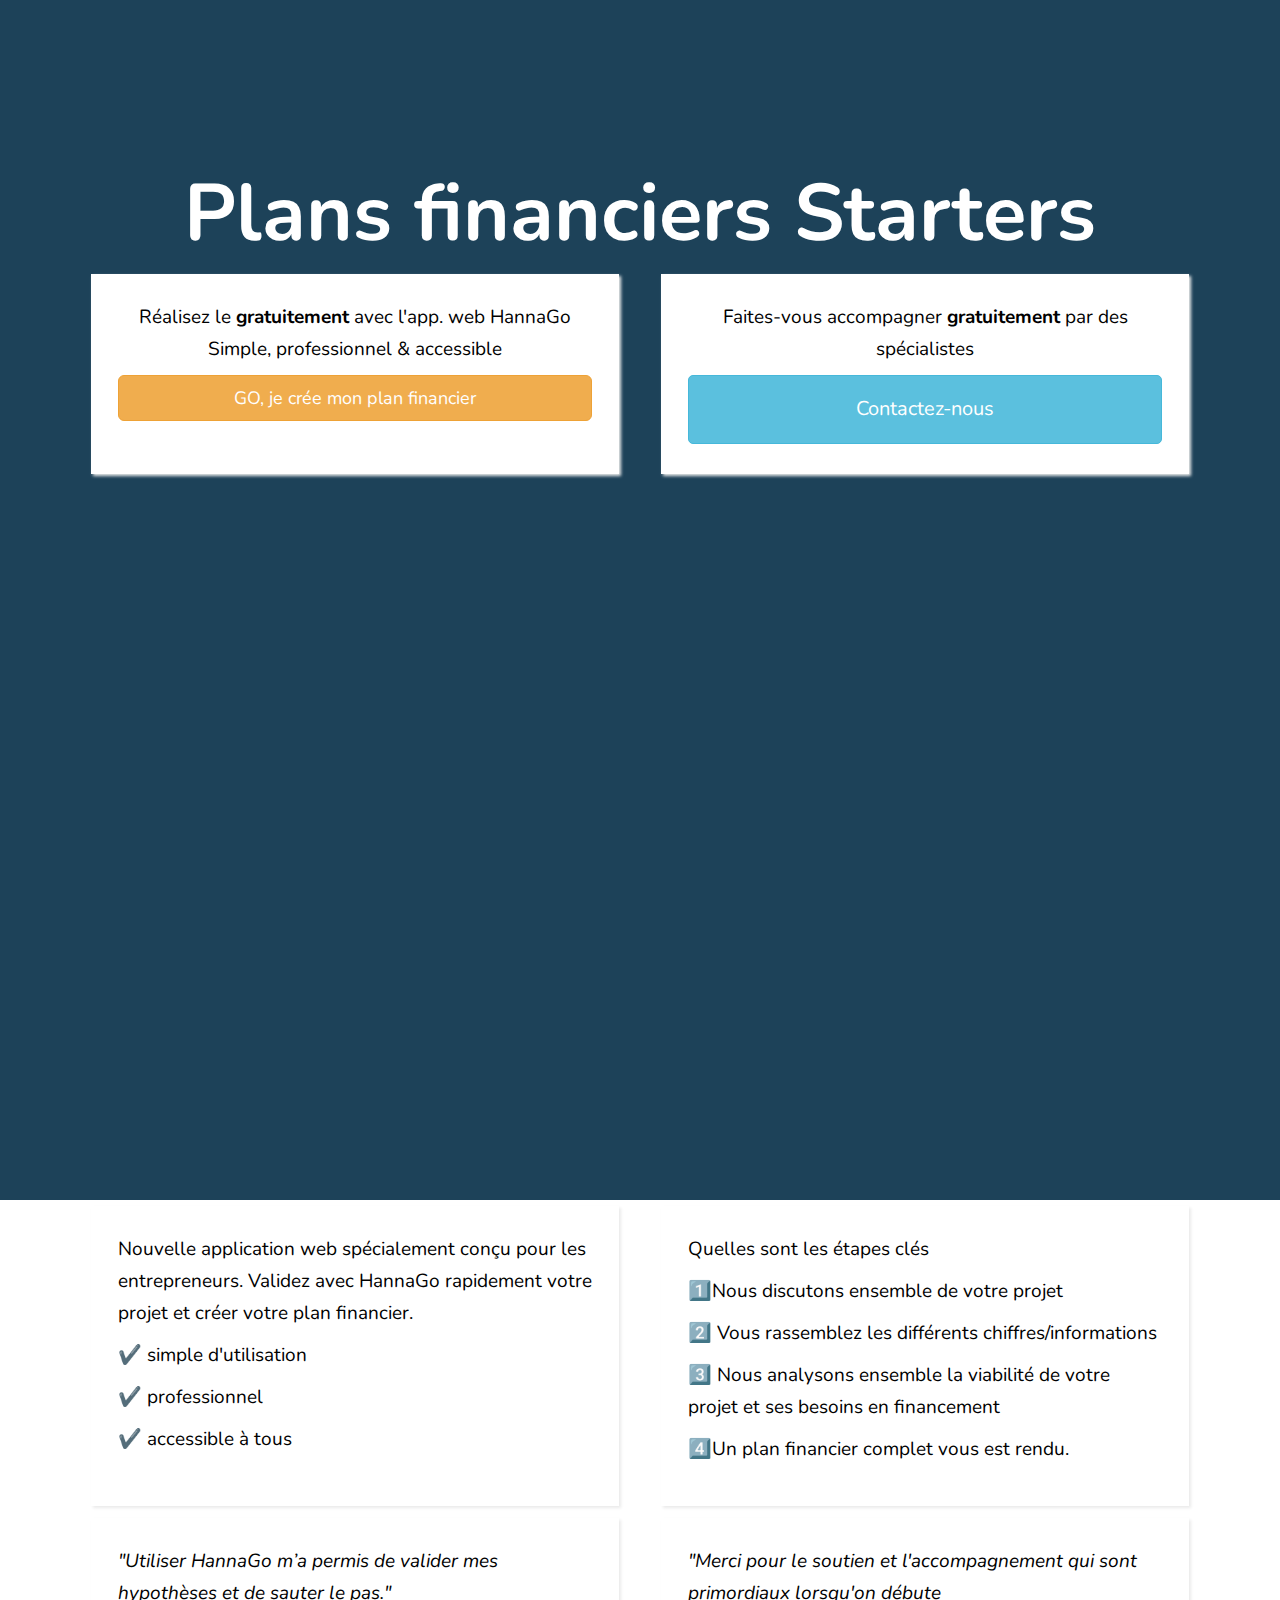
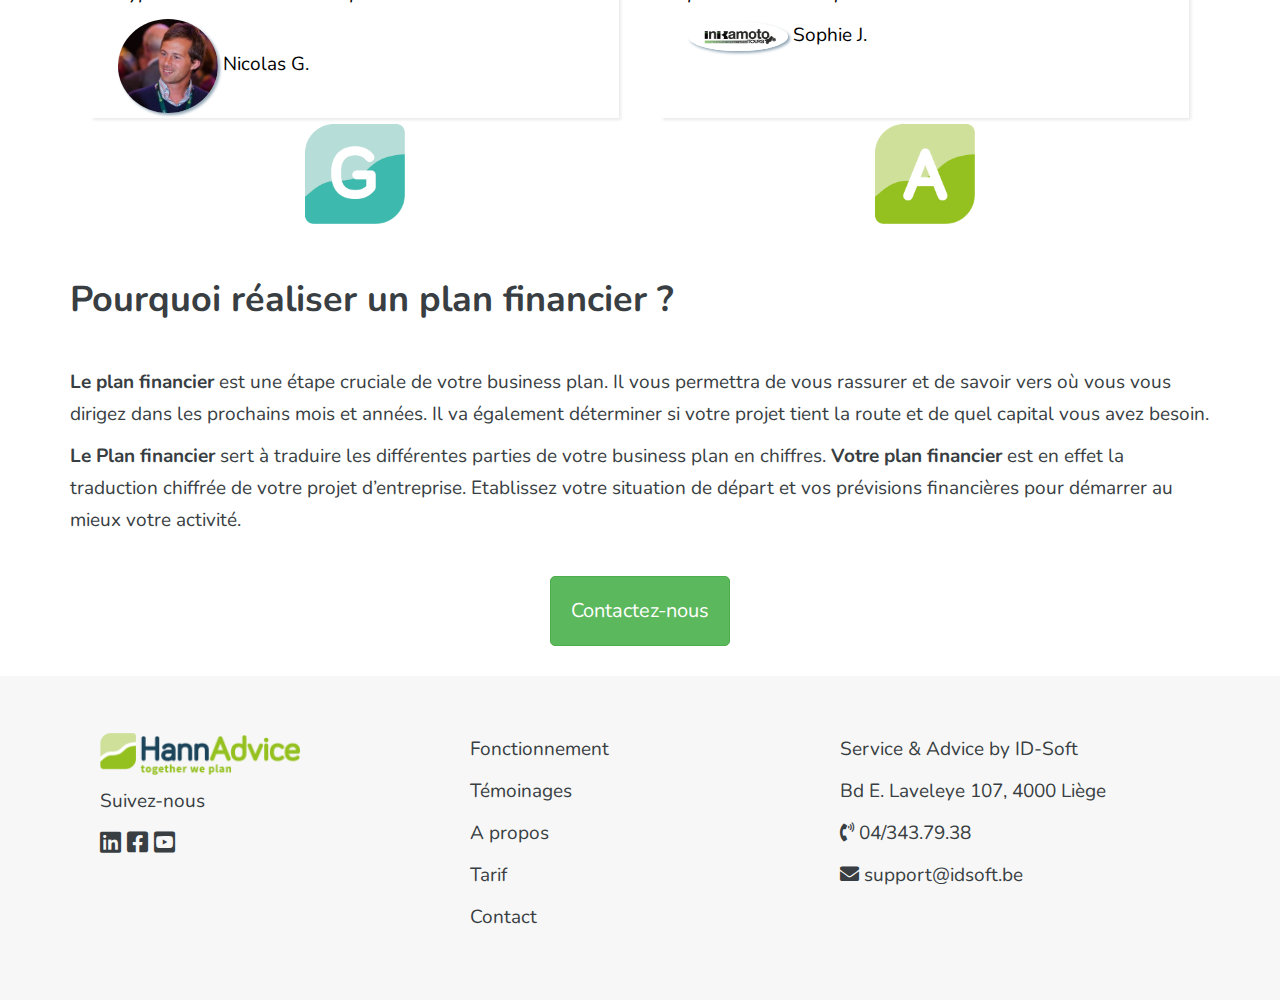
==== commit ddf7d260: "Update Accueil.html" ====
--- a/Accueil.html
+++ b/Accueil.html
@@ -56,11 +56,6 @@
       </div>
     </div>
 
-  <div class="container">
-    <div class="row text-center">
-      <div class= "col-xs-12"></div>
-        <h4>  </h4> 
-      </div>
       <div class="container text-left">
         <div class="col-sm-12 col-lg-6">
           <div class="boxy1">
@@ -84,9 +79,6 @@
 </div>
 
 
-  <div class="container">
-    <div class="row text-center">
-      </div>
       <div class="container text-left">
         <div class="col-sm-12 col-lg-6">
           <div class="boxy2">
@@ -105,11 +97,6 @@
         </div>
 </div>
 
-<div class="container">
-    <div class="row text-center">
-      <div class= "col-xs-12"></div>
-        <h4>  </h4> 
-      </div>
       <div class="container text-center">
         <div class="col-sm-12 col-lg-6">
            <img  src="images/HGO_Icone-Lettre_WEB.png" alt="HannaGo -logo" width="100" " >
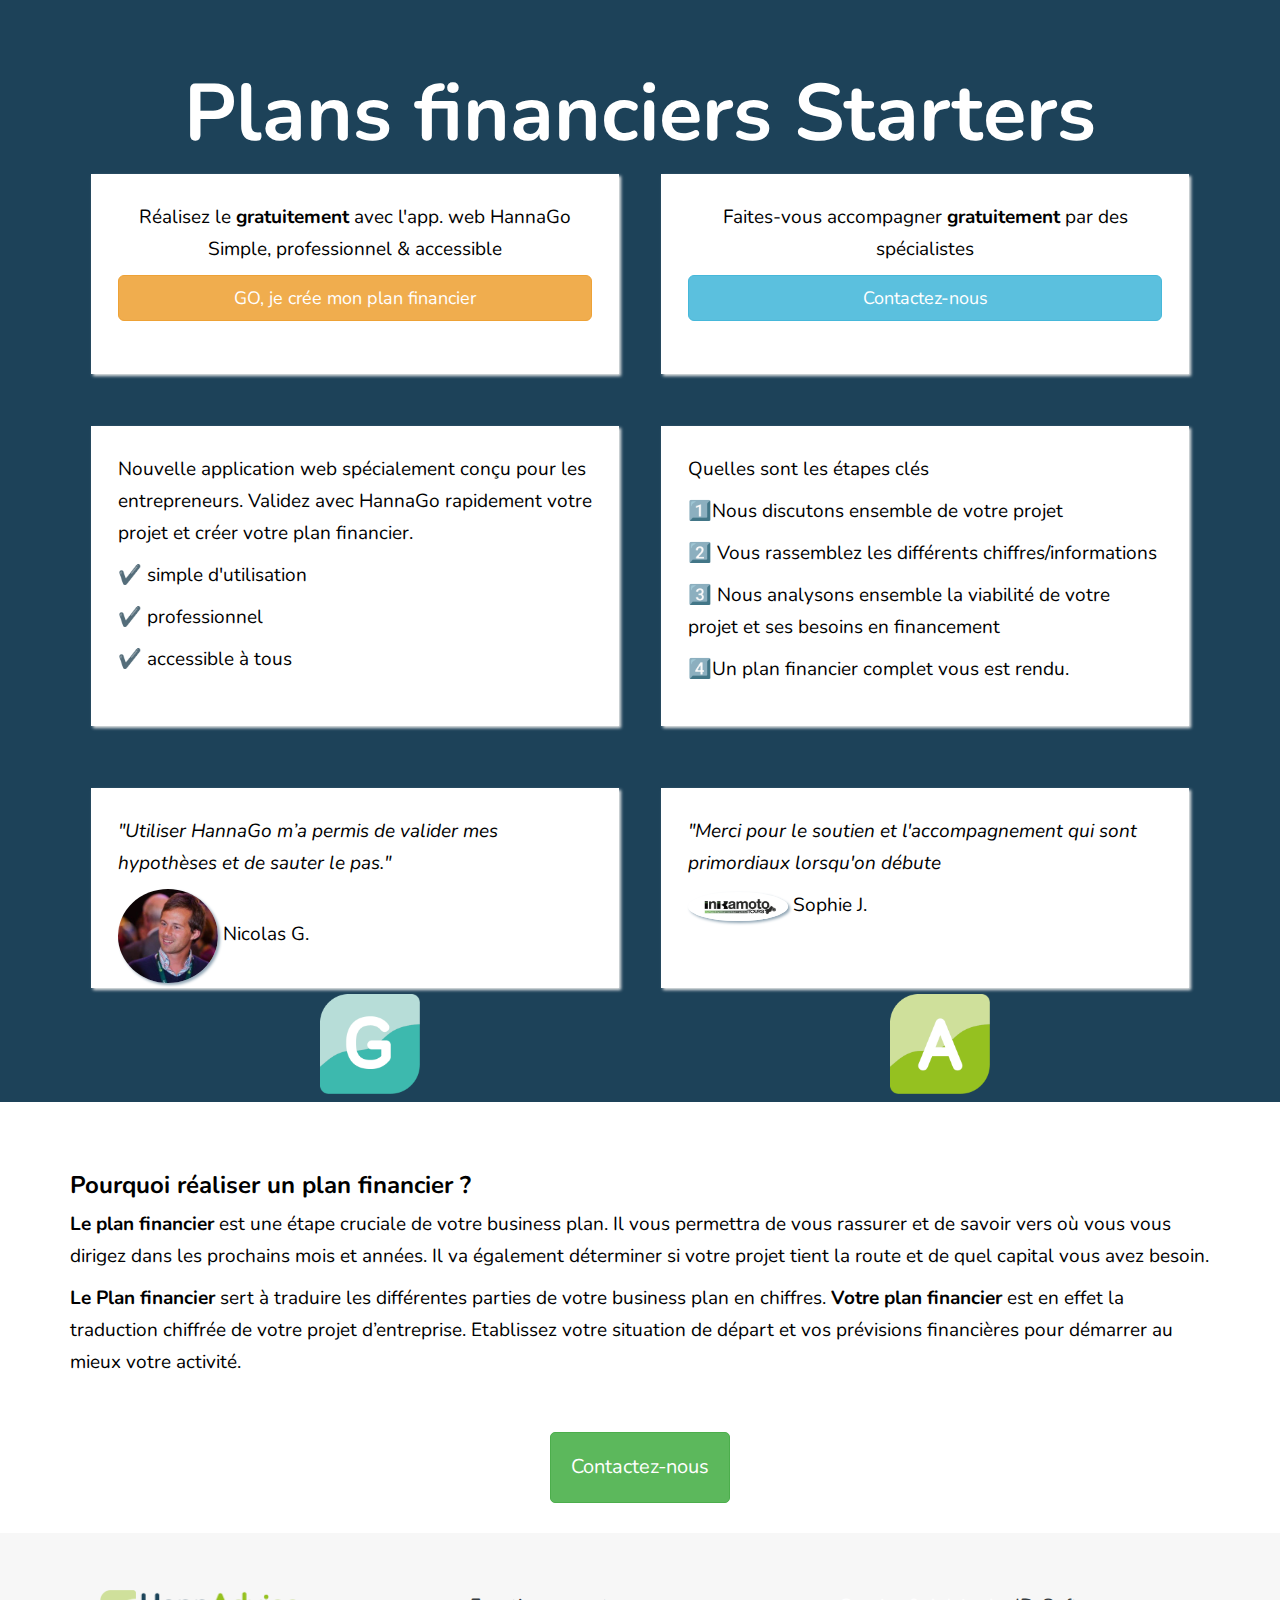
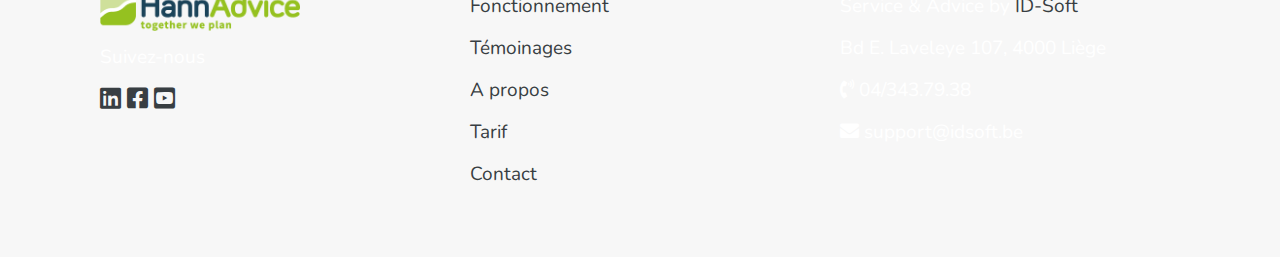
==== commit d45cd88f: "page accueil" ====
--- a/Accueil.html
+++ b/Accueil.html
@@ -50,12 +50,12 @@
         <div class="col-sm-12 col-lg-6">
           <div class="boxy2">
           <p>Faites-vous accompagner <b>gratuitement</b> par des spécialistes</p>
-           <a href="#" class="btn btn-info btn-lg btn-block" id="demande"  data-toggle="modal" data-target="#formulaire"> Contactez-nous</a>  
+           <a href="#" class="btn btn-info btn-lg btn-block"  data-toggle="modal" data-target="#formulaire"> Contactez-nous</a>  
          </div>
         </div>
       </div>
     </div>
-
+    <div id="wrapper1">
       <div class="container text-left">
         <div class="col-sm-12 col-lg-6">
           <div class="boxy1">
@@ -76,9 +76,8 @@
          </div>
         </div>
 </div>
-</div>
-
-
+
+    <div id="wrapper1">
       <div class="container text-left">
         <div class="col-sm-12 col-lg-6">
           <div class="boxy2">
@@ -95,8 +94,7 @@
            <p><img  src="images/inka.PNG" alt="Inka moto" width="100" id="photo" > Sophie J.</p>
          </div>
         </div>
-</div>
-
+        <div class="spacer"></div>
       <div class="container text-center">
         <div class="col-sm-12 col-lg-6">
            <img  src="images/HGO_Icone-Lettre_WEB.png" alt="HannaGo -logo" width="100" " >
@@ -107,8 +105,8 @@
 </div>
 </div>
 </div>
-</div>
-<div class="Planfinancier">
+
+<div id="Planfinancier">
     <div class="container">
       <div class="row">
         <div class="col-xs-12 col-lg-12" >
@@ -119,6 +117,7 @@
       </div>
     </div>
   </div>  
+
   <div class="spacer"></div>
 <div class="text-center">
   <a href="#" class="btn btn-success" id="demande"  data-toggle="modal" data-target="#formulaire"> Contactez-nous
--- a/Css/style.css
+++ b/Css/style.css
@@ -74,21 +74,11 @@
 
 #wrapper1 {
 	background-color: #1D4259;
-	height: 1200px;
-
-	padding-top: 150px;
-	padding-bottom: 100px; 
+	padding-top: 50px; 
+	height: 370px;
 	color: white;
 	}
 
-.test {
-	background-color: #1D4259;
-	height: 1200px;
-
-	padding-top: 150px;
-	padding-bottom: 100px; 
-	color: white;
-}
 
 #wrapper1 h1{
 	font-size: 80px;
@@ -330,11 +320,17 @@
 	margin: 20px;	
 }
 
-.Planfinancier h1{
-	padding-bottom: 1em;
-	padding-top: 1em;
-}
-
+
+#Planfinancier {
+	padding-top: 50px; 
+	height: 300px;
+	color: black;
+}
+
+#Planfinancier h1{
+	color: black;
+	font-size: x-large;
+}
 
 #demande {
   border-radius: 5px;
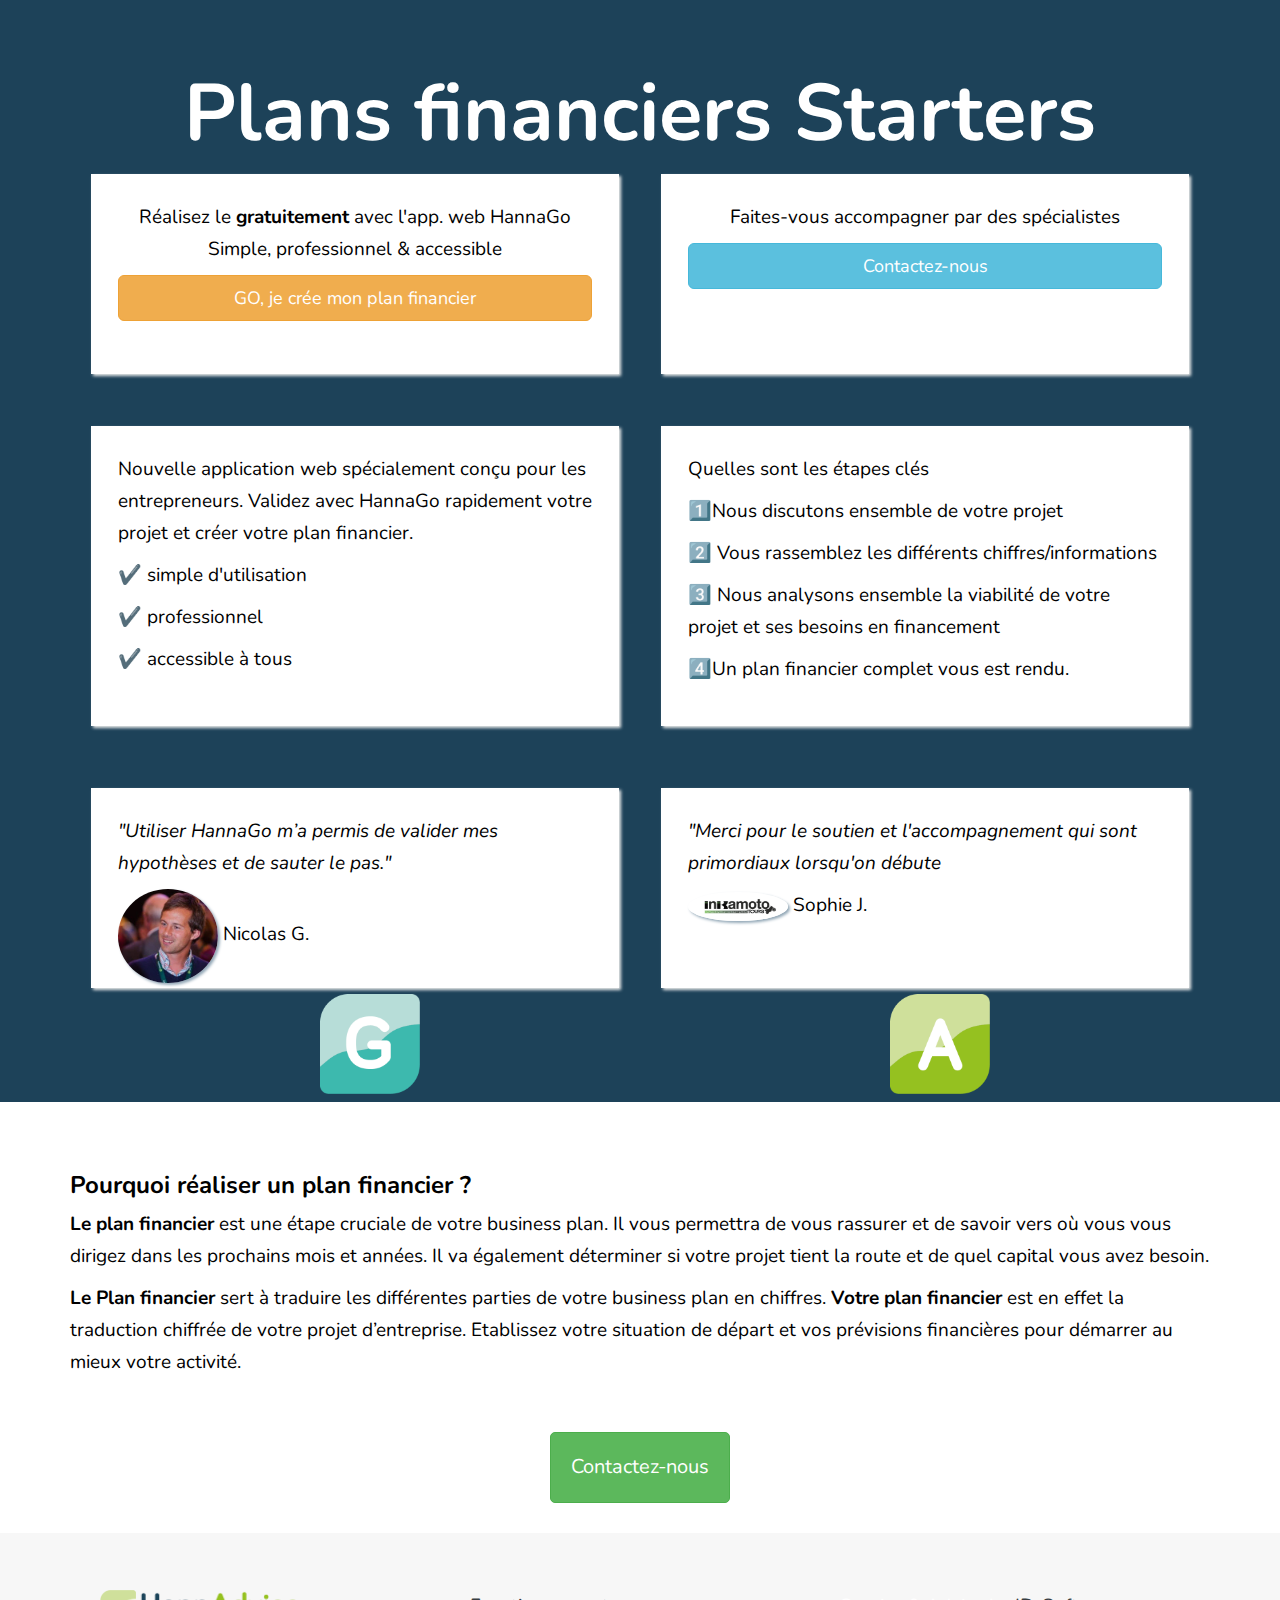
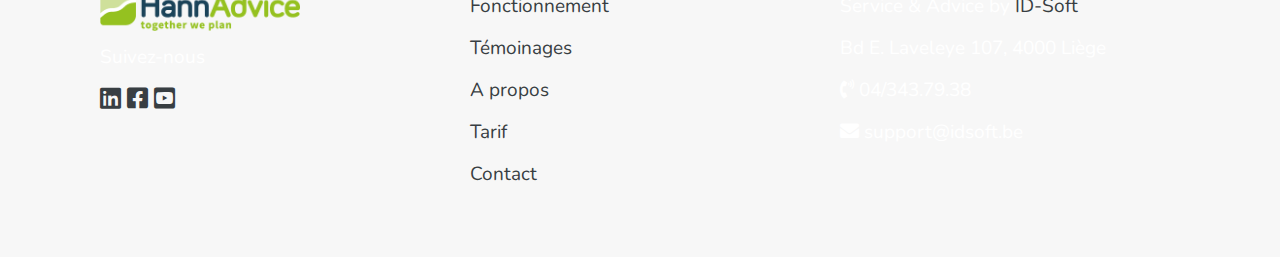
==== commit 40da2dc0: "accueil" ====
--- a/Accueil.html
+++ b/Accueil.html
@@ -49,7 +49,7 @@
         </div> 
         <div class="col-sm-12 col-lg-6">
           <div class="boxy2">
-          <p>Faites-vous accompagner <b>gratuitement</b> par des spécialistes</p>
+          <p>Faites-vous accompagner par des spécialistes</p>
            <a href="#" class="btn btn-info btn-lg btn-block"  data-toggle="modal" data-target="#formulaire"> Contactez-nous</a>  
          </div>
         </div>
